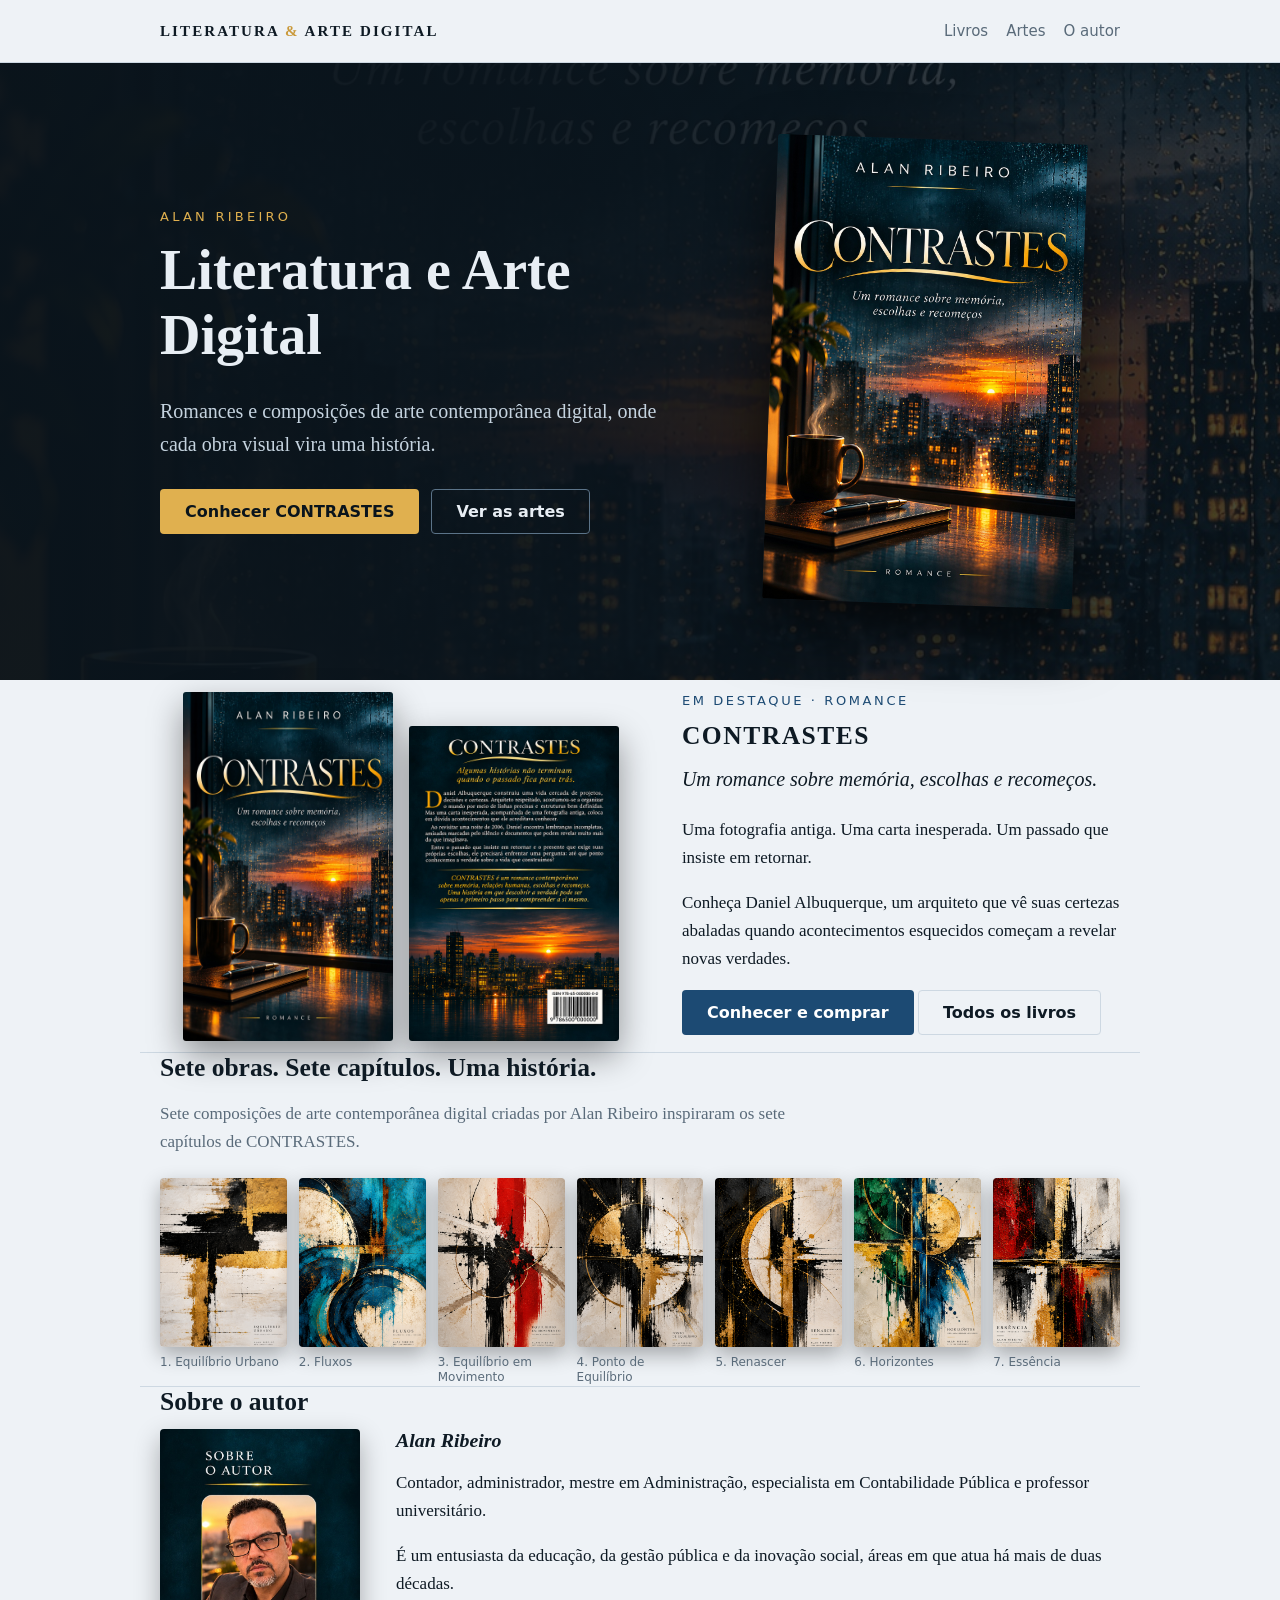
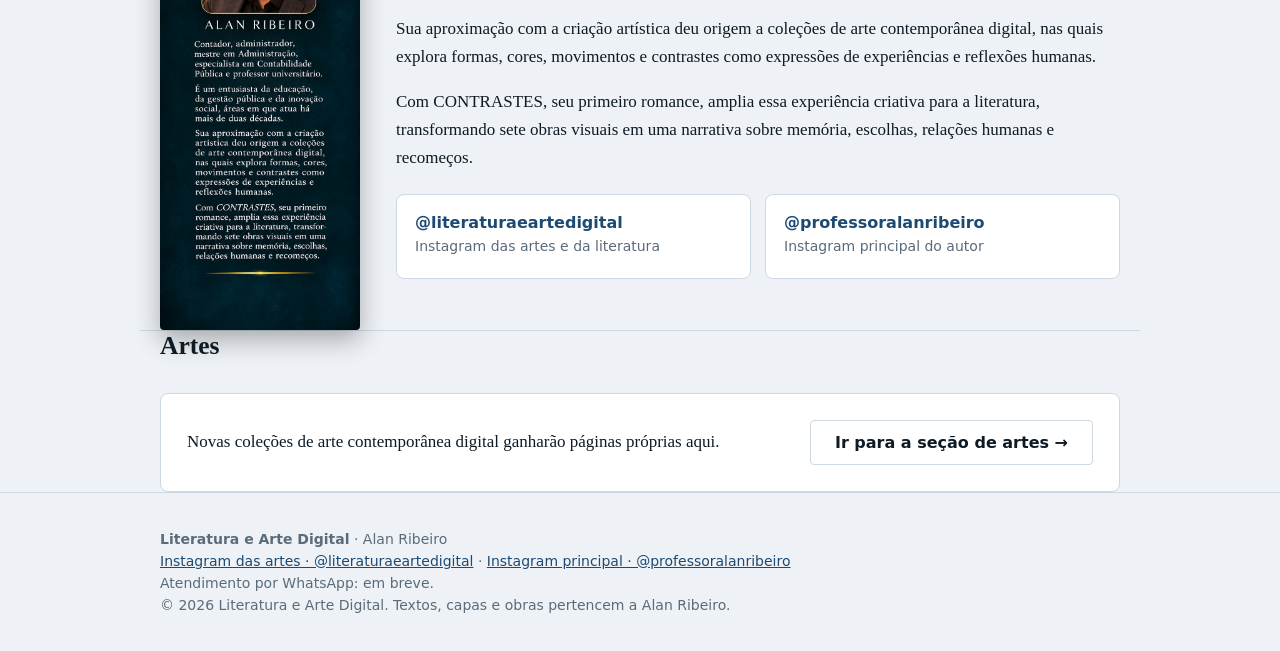
==== index.html @ 77c9224c "Adicionando arquivos e pastas do site." ====
<!DOCTYPE html>
<html lang="pt-BR">
<head>
<meta charset="utf-8">
<meta name="viewport" content="width=device-width, initial-scale=1, viewport-fit=cover">
<title>Literatura e Arte Digital — Alan Ribeiro</title>
<meta name="description" content="Livros e arte contemporânea digital de Alan Ribeiro. Conheça CONTRASTES, seu primeiro romance.">
<meta property="og:title" content="Literatura e Arte Digital — Alan Ribeiro">
<meta property="og:description" content="Livros e arte contemporânea digital de Alan Ribeiro. Conheça CONTRASTES, seu primeiro romance.">
<meta property="og:image" content="https://literaturaeartedigital.com.br/images/capa.jpeg">
<meta property="og:url" content="https://literaturaeartedigital.com.br/">
<link rel="canonical" href="https://literaturaeartedigital.com.br/">
<link rel="stylesheet" href="assets/site.css">
<style>
.hero2{background:linear-gradient(100deg,rgba(10,20,28,.97) 38%,rgba(10,20,28,.72)),url(images/capa.jpeg) center/cover,#0a141c;color:#e8eef4;padding:76px 0}
.hero2 .in{display:grid;grid-template-columns:1.15fr .85fr;gap:44px;align-items:center}
.hero2 .eyebrow{font:13px system-ui,sans-serif;letter-spacing:.25em;text-transform:uppercase;color:#e0b04f;margin:0 0 14px}
.hero2 h1{font-size:clamp(34px,5.5vw,56px);max-width:620px}
.hero2 .lead{font-size:20px;max-width:560px;color:#c5d3df}
.hero2 .capa{display:block;width:100%;max-width:310px;margin:auto;border-radius:3px;box-shadow:0 26px 60px rgba(0,0,0,.65);transform:rotate(2deg)}
.dest{display:grid;grid-template-columns:minmax(0,1.1fr) minmax(0,1fr);gap:40px;align-items:center}
.dest .duo{display:flex;gap:16px;justify-content:center}
.dest .duo img{width:46%;max-width:210px;border-radius:3px;box-shadow:0 14px 34px rgba(0,0,0,.4)}
.dest .duo img+img{margin-top:34px}
.tag{font:13px system-ui,sans-serif;letter-spacing:.2em;text-transform:uppercase;color:var(--ac)}
.obras7{display:grid;grid-template-columns:repeat(7,1fr);gap:12px;margin-top:22px}
.obras7 a{display:block;text-decoration:none;color:inherit}
.obras7 img{display:block;width:100%;aspect-ratio:3/4;object-fit:cover;border-radius:4px;box-shadow:0 8px 20px rgba(0,0,0,.3);transition:transform .15s}
.obras7 a:hover img{transform:translateY(-4px)}
.obras7 span{display:block;margin-top:8px;font:12px/1.3 system-ui,sans-serif;color:var(--mut)}
.band{display:flex;gap:20px;align-items:center;justify-content:space-between;flex-wrap:wrap;background:var(--card);border:1px solid var(--line);border-radius:8px;padding:26px}
.band p{margin:0;max-width:560px}
@media(max-width:900px){.obras7{display:flex;overflow-x:auto;scroll-snap-type:x mandatory;padding-bottom:10px}.obras7 a{flex:0 0 140px;scroll-snap-align:start}}
@media(max-width:700px){.hero2{padding:52px 0}.hero2 .in,.dest{grid-template-columns:1fr}.hero2 .capa{max-width:230px;order:-1}.hero2 .acts{margin-top:22px}}
</style>
</head>
<body>
<header class="top"><div class="w bar"><a class="brand" href="./">LITERATURA <i>&amp;</i> ARTE DIGITAL</a><nav><a href="livros/">Livros</a><a href="artes/">Artes</a><a href="#sobre">O autor</a></nav></div></header>

<div class="hero2"><div class="w in">
<div>
<p class="eyebrow">Alan Ribeiro</p>
<h1>Literatura e Arte Digital</h1>
<p class="lead">Romances e composições de arte contemporânea digital, onde cada obra visual vira uma história.</p>
<div class="acts"><a class="btn gold" href="livros/contrastes/">Conhecer CONTRASTES</a><a class="btn ghost" href="artes/">Ver as artes</a></div>
</div>
<img class="capa" src="images/capa.jpeg" alt="Capa do livro CONTRASTES, de Alan Ribeiro">
</div></div>

<main>
<section class="w" id="destaque" style="border-top:0">
<div class="dest">
<div class="duo">
<img src="images/capa.jpeg" alt="Capa do livro CONTRASTES" loading="lazy">
<img src="images/quartacapa.jpeg" alt="Quarta capa do livro CONTRASTES" loading="lazy">
</div>
<div>
<p class="tag">Em destaque · Romance</p>
<h2 style="letter-spacing:.06em">CONTRASTES</h2>
<p style="font-size:20px;font-style:italic;margin-top:0">Um romance sobre memória, escolhas e recomeços.</p>
<p>Uma fotografia antiga. Uma carta inesperada. Um passado que insiste em retornar.</p>
<p>Conheça Daniel Albuquerque, um arquiteto que vê suas certezas abaladas quando acontecimentos esquecidos começam a revelar novas verdades.</p>
<p><a class="btn" href="livros/contrastes/">Conhecer e comprar</a> <a class="btn o" href="livros/">Todos os livros</a></p>
</div>
</div>
</section>

<section class="w" id="obras">
<h2>Sete obras. Sete capítulos. Uma história.</h2>
<p style="max-width:680px;color:var(--mut)">Sete composições de arte contemporânea digital criadas por Alan Ribeiro inspiraram os sete capítulos de CONTRASTES.</p>
<div class="obras7">
<a href="livros/contrastes/#obras"><img src="images/01_Equilibrio_Urbano.jpg" alt="Obra 1: Equilíbrio Urbano" loading="lazy"><span>1. Equilíbrio Urbano</span></a>
<a href="livros/contrastes/#obras"><img src="images/02_Fluxos.jpg" alt="Obra 2: Fluxos" loading="lazy"><span>2. Fluxos</span></a>
<a href="livros/contrastes/#obras"><img src="images/03_Equilibrio_em_Movimento.jpg" alt="Obra 3: Equilíbrio em Movimento" loading="lazy"><span>3. Equilíbrio em Movimento</span></a>
<a href="livros/contrastes/#obras"><img src="images/04_Ponto_de_Equilibrio.jpg" alt="Obra 4: Ponto de Equilíbrio" loading="lazy"><span>4. Ponto de Equilíbrio</span></a>
<a href="livros/contrastes/#obras"><img src="images/05_Renascer.jpg" alt="Obra 5: Renascer" loading="lazy"><span>5. Renascer</span></a>
<a href="livros/contrastes/#obras"><img src="images/06_Horizontes.jpg" alt="Obra 6: Horizontes" loading="lazy"><span>6. Horizontes</span></a>
<a href="livros/contrastes/#obras"><img src="images/07_Essencia.jpg" alt="Obra 7: Essência" loading="lazy"><span>7. Essência</span></a>
</div>
</section>

<section class="w" id="sobre"><h2>Sobre o autor</h2>
<div class="autor">
<img src="images/sobreoautor.jpeg" alt="Alan Ribeiro, autor de CONTRASTES" loading="lazy">
<div>
<h3 style="font-style:italic">Alan Ribeiro</h3>
<p>Contador, administrador, mestre em Administração, especialista em Contabilidade Pública e professor universitário.</p>
<p>É um entusiasta da educação, da gestão pública e da inovação social, áreas em que atua há mais de duas décadas.</p>
<p>Sua aproximação com a criação artística deu origem a coleções de arte contemporânea digital, nas quais explora formas, cores, movimentos e contrastes como expressões de experiências e reflexões humanas.</p>
<p>Com CONTRASTES, seu primeiro romance, amplia essa experiência criativa para a literatura, transformando sete obras visuais em uma narrativa sobre memória, escolhas, relações humanas e recomeços.</p>
<div class="cards">
<a class="card" href="https://www.instagram.com/literaturaeartedigital/" target="_blank" rel="noopener"><b>@literaturaeartedigital</b><span>Instagram das artes e da literatura</span></a>
<a class="card" href="https://www.instagram.com/professoralanribeiro/" target="_blank" rel="noopener"><b>@professoralanribeiro</b><span>Instagram principal do autor</span></a>
</div></div></div></section>

<section class="w"><h2>Artes</h2>
<div class="lista" id="artesHome"></div>
<div class="band" style="margin-top:20px"><p>Novas coleções de arte contemporânea digital ganharão páginas próprias aqui.</p><a class="btn o" href="artes/">Ir para a seção de artes →</a></div></section>
</main>

<footer><div class="w">
<p><b>Literatura e Arte Digital</b> · Alan Ribeiro</p>
<p><a href="https://www.instagram.com/literaturaeartedigital/" target="_blank" rel="noopener">Instagram das artes · @literaturaeartedigital</a> · <a href="https://www.instagram.com/professoralanribeiro/" target="_blank" rel="noopener">Instagram principal · @professoralanribeiro</a></p>
<p>Atendimento por WhatsApp: em breve.</p>
<p>© 2026 Literatura e Arte Digital. Textos, capas e obras pertencem a Alan Ribeiro.</p>
</div></footer>
<script src="assets/catalogo.js"></script>
<script src="assets/site.js"></script>
<script>if(ARTES.length)lista("artesHome",ARTES.slice(0,3),"","");</script>
</body>
</html>
---- assets/site.css ----
:root{box-sizing:border-box;--bg:#eef2f6;--fg:#0e1a24;--mut:#5a6b7a;--card:#fff;--line:#cdd8e2;--ac:#1c4a73;--gold:#c9993a;--navy:#0a141c}
@media (prefers-color-scheme:dark){:root{color-scheme:dark;--bg:#0a141c;--fg:#e8eef4;--mut:#93a5b5;--card:#10202c;--line:#223646;--ac:#4a8fc7;--gold:#e0b04f}}
*{box-sizing:border-box}
html{scroll-behavior:smooth;scroll-padding-top:70px}
body{margin:0;background:var(--bg);color:var(--fg);font:17px/1.65 Georgia,"Times New Roman",serif;padding-bottom:env(safe-area-inset-bottom,0px)}
h1,h2,h3{line-height:1.15;margin:0 0 .5em}
a{color:var(--ac)}
img{max-width:100%;height:auto}
.w{max-width:1000px;margin:0 auto;padding:0 20px}
.top{position:sticky;top:0;z-index:5;background:var(--bg);border-bottom:1px solid var(--line);padding-top:env(safe-area-inset-top,0px)}
.bar{display:flex;justify-content:space-between;align-items:center;min-height:62px;gap:12px;flex-wrap:wrap}
.brand{font-weight:700;letter-spacing:.14em;text-decoration:none;color:var(--fg);font-size:15px}
.brand i{color:var(--gold);font-style:normal}
nav a{margin-left:18px;text-decoration:none;color:var(--mut);font:15px system-ui,sans-serif}
nav a:hover{color:var(--fg)}
.hero{background:linear-gradient(160deg,#0a141c 30%,#14324d);color:#e8eef4;padding:88px 0 72px}
.hero .eyebrow{font:13px system-ui,sans-serif;letter-spacing:.25em;text-transform:uppercase;color:#e0b04f;margin:0 0 14px}
.hero h1{font-size:clamp(34px,6vw,58px);max-width:760px}
.hero .lead{font-size:20px;max-width:640px;color:#c5d3df}
.acts{display:flex;gap:12px;flex-wrap:wrap;margin-top:28px}
.btn{display:inline-block;background:var(--ac);color:#fff;padding:12px 24px;border-radius:4px;font:600 16px system-ui,sans-serif;text-decoration:none;border:1px solid transparent}
.btn.gold{background:#e0b04f;color:#0a141c}
.btn.ghost{background:none;color:#e8eef4;border-color:#5b7388}
.btn.o{background:none;color:var(--fg);border-color:var(--line)}
section{padding:54px 0;border-top:1px solid var(--line)}
.hero+main section:first-child{border-top:0}
.lista{display:grid;grid-template-columns:repeat(auto-fit,minmax(310px,1fr));gap:20px}
.item{display:grid;grid-template-columns:130px 1fr;gap:20px;background:var(--card);border:1px solid var(--line);border-radius:8px;padding:16px;text-decoration:none;color:inherit;transition:transform .15s,box-shadow .15s}
.item:hover{transform:translateY(-3px);box-shadow:0 12px 28px rgba(0,0,0,.18)}
.item img{width:100%;border-radius:3px;box-shadow:0 6px 16px rgba(0,0,0,.3)}
.item h3{margin:0 0 4px;letter-spacing:.06em}
.item .sub{font-style:italic;color:var(--mut);margin:0 0 8px}
.item p{margin:0 0 8px;font-size:16px}
.more{font:600 15px system-ui,sans-serif;color:var(--ac)}
.vazio{padding:28px;border:1px dashed var(--line);border-radius:8px;color:var(--mut);margin:0}
.autor{display:grid;grid-template-columns:200px 1fr;gap:36px;align-items:start}
.autor img{border-radius:4px;box-shadow:0 10px 26px rgba(0,0,0,.3)}
.cards{display:grid;grid-template-columns:repeat(auto-fit,minmax(260px,1fr));gap:14px;margin-top:22px}
.card{display:block;background:var(--card);border:1px solid var(--line);border-radius:8px;padding:18px;text-decoration:none;color:inherit}
.card b{display:block;color:var(--ac);font:600 16px system-ui,sans-serif}
.card span{font:14px system-ui,sans-serif;color:var(--mut)}
.pg{padding:48px 0 12px}
.pg p{max-width:680px;color:var(--mut)}
footer{border-top:1px solid var(--line);padding:32px 0;color:var(--mut);font:14px system-ui,sans-serif}
footer p{margin:6px 0}
@media(max-width:700px){.autor{grid-template-columns:1fr}.autor img{max-width:180px}.hero{padding:60px 0 48px}.item{grid-template-columns:100px 1fr}nav a{margin-left:12px}}
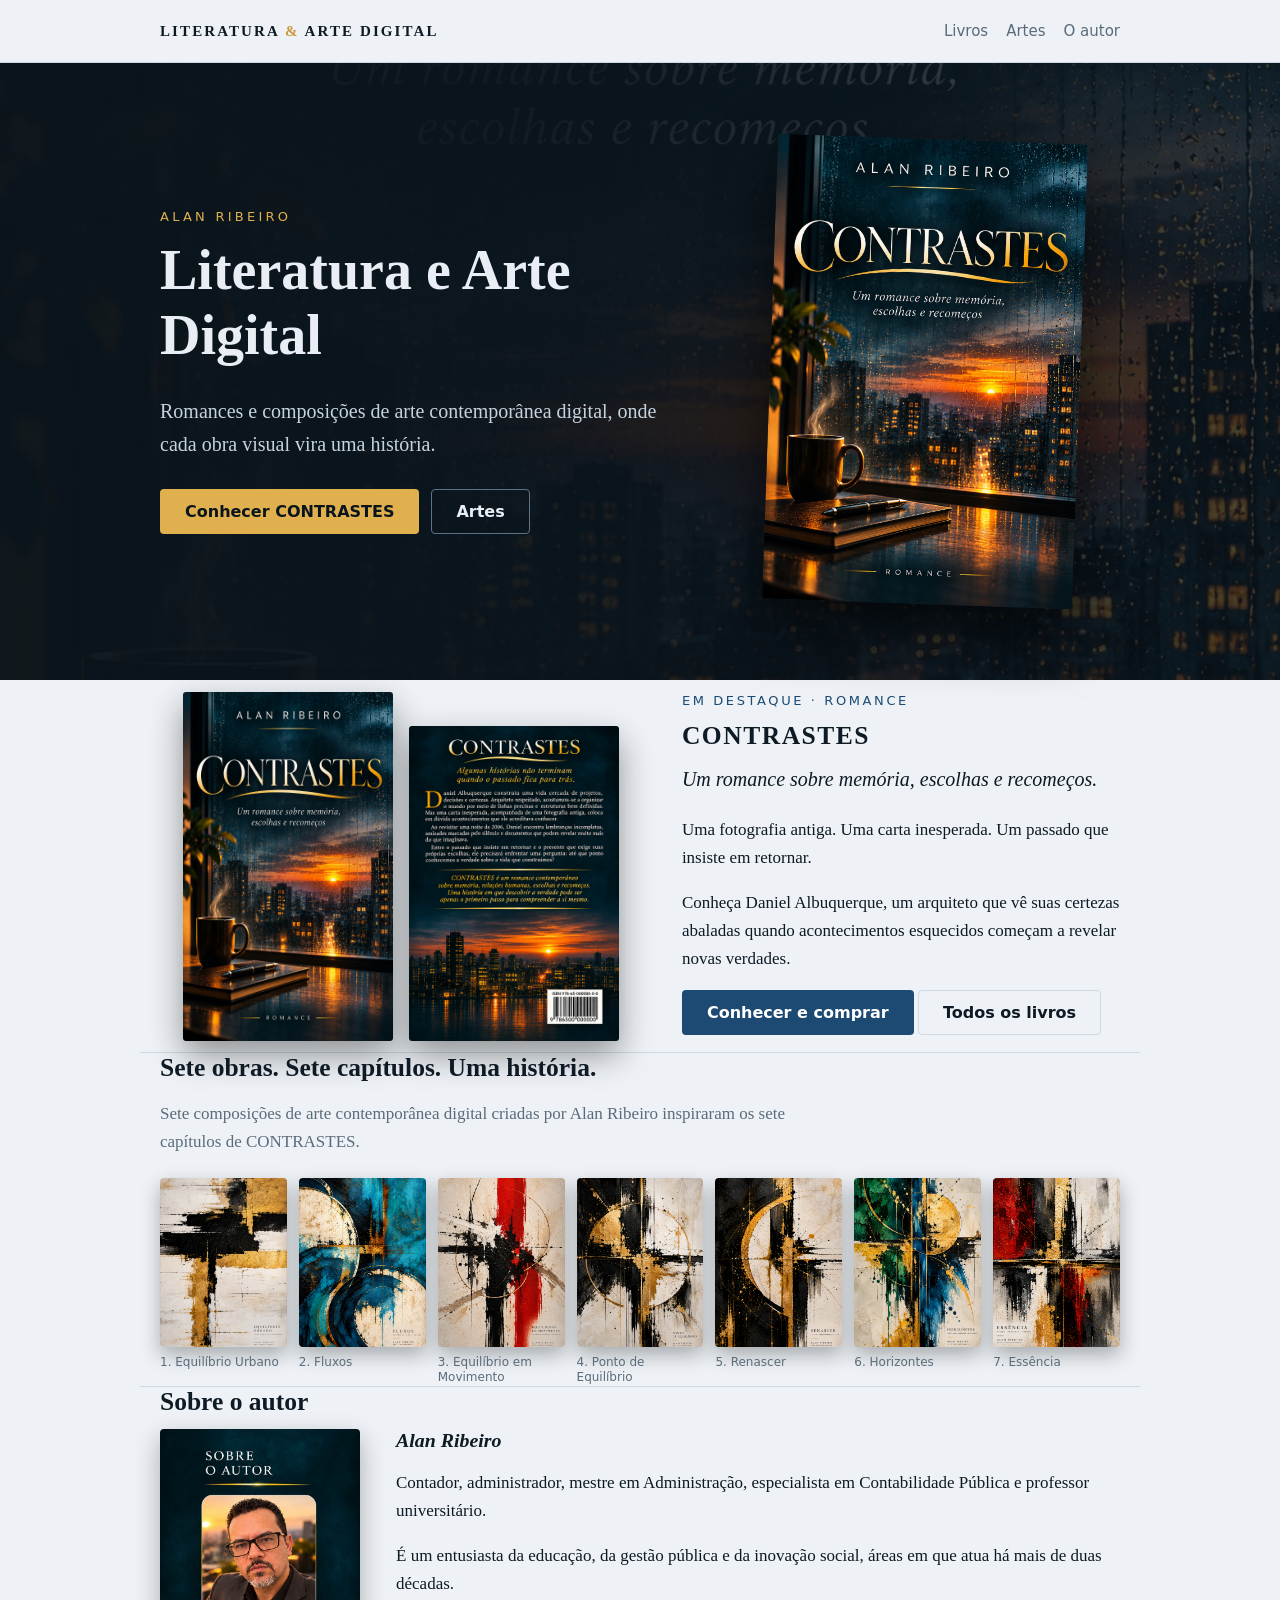
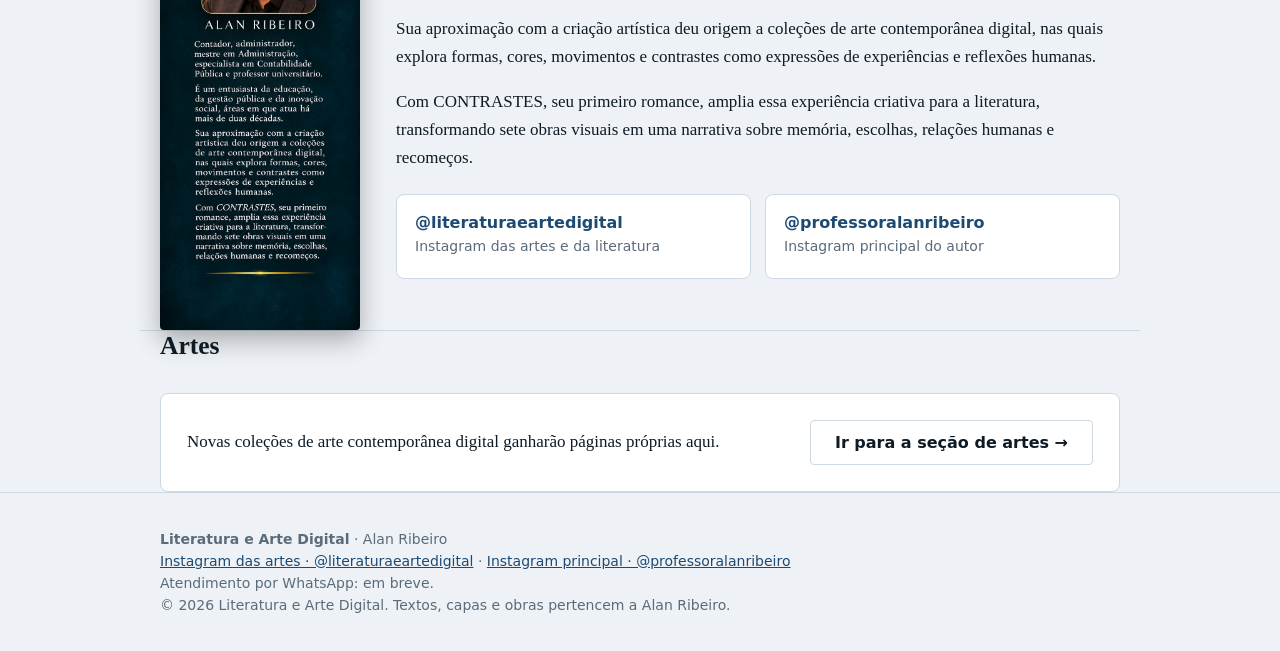
==== commit 452778f2: "Update index.html" ====
--- a/index.html
+++ b/index.html
@@ -42,7 +42,7 @@
 <p class="eyebrow">Alan Ribeiro</p>
 <h1>Literatura e Arte Digital</h1>
 <p class="lead">Romances e composições de arte contemporânea digital, onde cada obra visual vira uma história.</p>
-<div class="acts"><a class="btn gold" href="livros/contrastes/">Conhecer CONTRASTES</a><a class="btn ghost" href="artes/">Ver as artes</a></div>
+<div class="acts"><a class="btn gold" href="livros/contrastes/">Conhecer CONTRASTES</a><a class="btn ghost" href="artes/">Artes</a></div>
 </div>
 <img class="capa" src="images/capa.jpeg" alt="Capa do livro CONTRASTES, de Alan Ribeiro">
 </div></div>
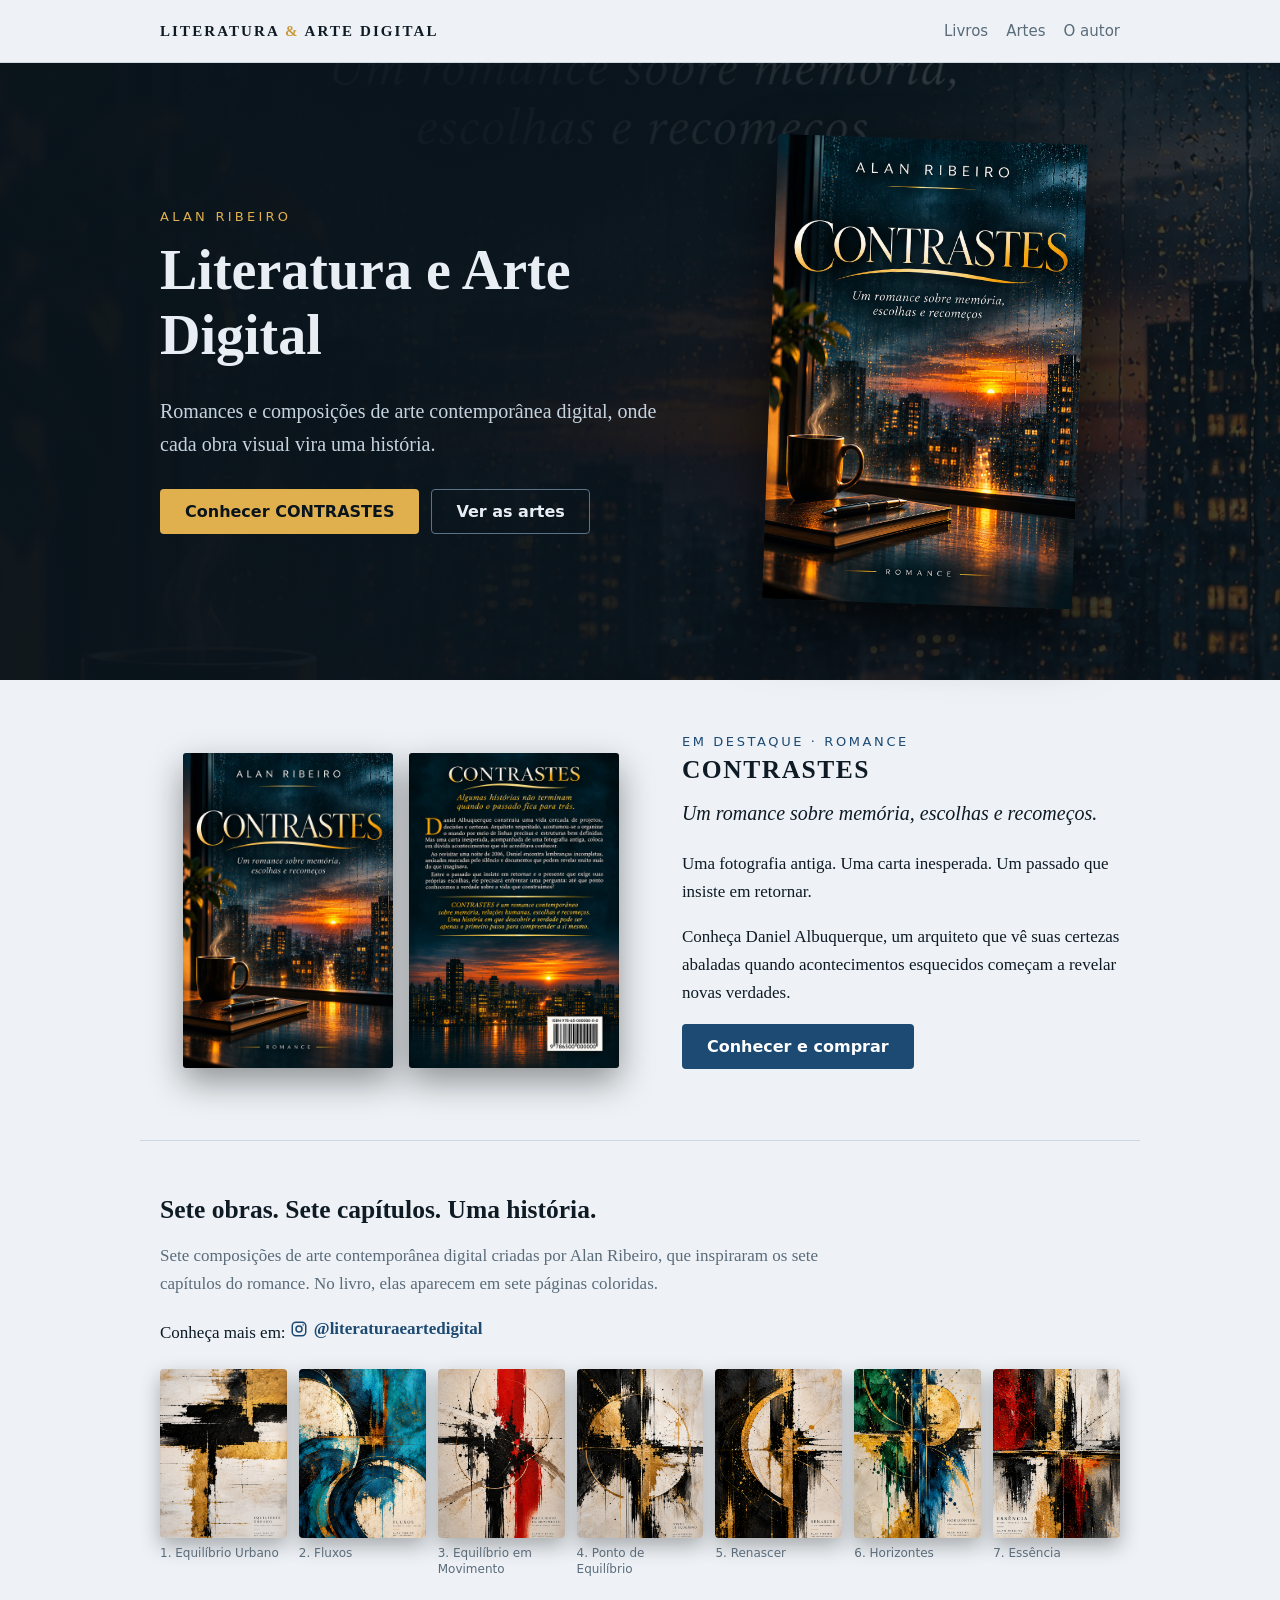
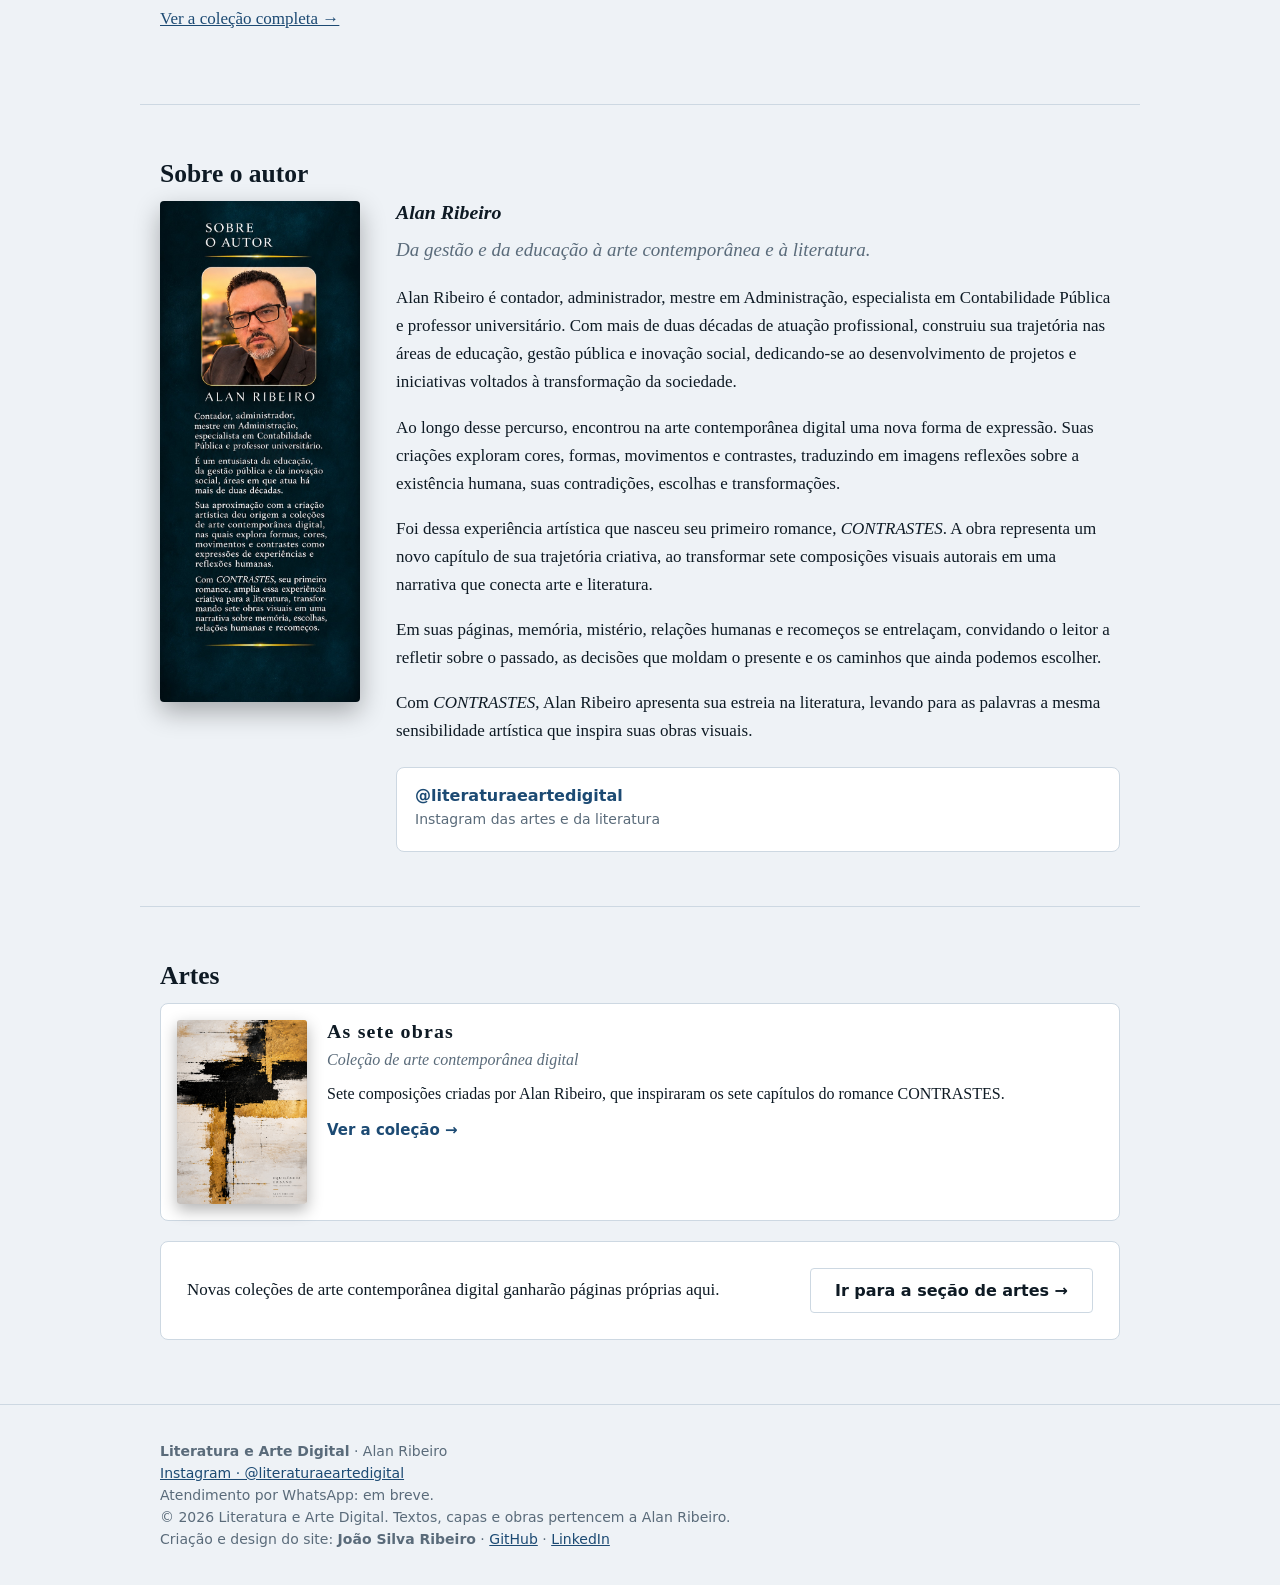
==== commit f3917252: "atualizacoes" ====
--- a/index.html
+++ b/index.html
@@ -19,9 +19,8 @@
 .hero2 .lead{font-size:20px;max-width:560px;color:#c5d3df}
 .hero2 .capa{display:block;width:100%;max-width:310px;margin:auto;border-radius:3px;box-shadow:0 26px 60px rgba(0,0,0,.65);transform:rotate(2deg)}
 .dest{display:grid;grid-template-columns:minmax(0,1.1fr) minmax(0,1fr);gap:40px;align-items:center}
-.dest .duo{display:flex;gap:16px;justify-content:center}
-.dest .duo img{width:46%;max-width:210px;border-radius:3px;box-shadow:0 14px 34px rgba(0,0,0,.4)}
-.dest .duo img+img{margin-top:34px}
+.dest .duo{display:flex;gap:16px;justify-content:center;align-items:flex-start}
+.dest .duo img{width:46%;max-width:210px;aspect-ratio:2/3;object-fit:cover;border-radius:3px;box-shadow:0 14px 34px rgba(0,0,0,.4)}
 .tag{font:13px system-ui,sans-serif;letter-spacing:.2em;text-transform:uppercase;color:var(--ac)}
 .obras7{display:grid;grid-template-columns:repeat(7,1fr);gap:12px;margin-top:22px}
 .obras7 a{display:block;text-decoration:none;color:inherit}
@@ -42,7 +41,7 @@
 <p class="eyebrow">Alan Ribeiro</p>
 <h1>Literatura e Arte Digital</h1>
 <p class="lead">Romances e composições de arte contemporânea digital, onde cada obra visual vira uma história.</p>
-<div class="acts"><a class="btn gold" href="livros/contrastes/">Conhecer CONTRASTES</a><a class="btn ghost" href="artes/">Artes</a></div>
+<div class="acts"><a class="btn gold" href="livros/contrastes/">Conhecer CONTRASTES</a><a class="btn ghost" href="artes/">Ver as artes</a></div>
 </div>
 <img class="capa" src="images/capa.jpeg" alt="Capa do livro CONTRASTES, de Alan Ribeiro">
 </div></div>
@@ -52,7 +51,7 @@
 <div class="dest">
 <div class="duo">
 <img src="images/capa.jpeg" alt="Capa do livro CONTRASTES" loading="lazy">
-<img src="images/quartacapa.jpeg" alt="Quarta capa do livro CONTRASTES" loading="lazy">
+<img src="images/quartacapa.jpeg" alt="Contracapa do livro CONTRASTES" loading="lazy">
 </div>
 <div>
 <p class="tag">Em destaque · Romance</p>
@@ -60,14 +59,15 @@
 <p style="font-size:20px;font-style:italic;margin-top:0">Um romance sobre memória, escolhas e recomeços.</p>
 <p>Uma fotografia antiga. Uma carta inesperada. Um passado que insiste em retornar.</p>
 <p>Conheça Daniel Albuquerque, um arquiteto que vê suas certezas abaladas quando acontecimentos esquecidos começam a revelar novas verdades.</p>
-<p><a class="btn" href="livros/contrastes/">Conhecer e comprar</a> <a class="btn o" href="livros/">Todos os livros</a></p>
+<p><a class="btn" href="livros/contrastes/">Conhecer e comprar</a></p>
 </div>
 </div>
 </section>
 
 <section class="w" id="obras">
 <h2>Sete obras. Sete capítulos. Uma história.</h2>
-<p style="max-width:680px;color:var(--mut)">Sete composições de arte contemporânea digital criadas por Alan Ribeiro inspiraram os sete capítulos de CONTRASTES.</p>
+<p style="max-width:680px;color:var(--mut)">Sete composições de arte contemporânea digital criadas por Alan Ribeiro, que inspiraram os sete capítulos do romance. No livro, elas aparecem em sete páginas coloridas.</p>
+<p>Conheça mais em: <a class="igl" href="https://www.instagram.com/literaturaeartedigital/" target="_blank" rel="noopener"><svg width="18" height="18" viewBox="0 0 24 24" fill="none" stroke="currentColor" stroke-width="2" stroke-linecap="round" stroke-linejoin="round" aria-hidden="true"><rect x="3" y="3" width="18" height="18" rx="5"/><circle cx="12" cy="12" r="4"/><circle cx="17.5" cy="6.5" r="1" fill="currentColor" stroke="none"/></svg> @literaturaeartedigital</a></p>
 <div class="obras7">
 <a href="livros/contrastes/#obras"><img src="images/01_Equilibrio_Urbano.jpg" alt="Obra 1: Equilíbrio Urbano" loading="lazy"><span>1. Equilíbrio Urbano</span></a>
 <a href="livros/contrastes/#obras"><img src="images/02_Fluxos.jpg" alt="Obra 2: Fluxos" loading="lazy"><span>2. Fluxos</span></a>
@@ -77,6 +77,7 @@
 <a href="livros/contrastes/#obras"><img src="images/06_Horizontes.jpg" alt="Obra 6: Horizontes" loading="lazy"><span>6. Horizontes</span></a>
 <a href="livros/contrastes/#obras"><img src="images/07_Essencia.jpg" alt="Obra 7: Essência" loading="lazy"><span>7. Essência</span></a>
 </div>
+<p style="margin-top:28px"><a href="artes/sete-obras/">Ver a coleção completa →</a></p>
 </section>
 
 <section class="w" id="sobre"><h2>Sobre o autor</h2>
@@ -84,13 +85,14 @@
 <img src="images/sobreoautor.jpeg" alt="Alan Ribeiro, autor de CONTRASTES" loading="lazy">
 <div>
 <h3 style="font-style:italic">Alan Ribeiro</h3>
-<p>Contador, administrador, mestre em Administração, especialista em Contabilidade Pública e professor universitário.</p>
-<p>É um entusiasta da educação, da gestão pública e da inovação social, áreas em que atua há mais de duas décadas.</p>
-<p>Sua aproximação com a criação artística deu origem a coleções de arte contemporânea digital, nas quais explora formas, cores, movimentos e contrastes como expressões de experiências e reflexões humanas.</p>
-<p>Com CONTRASTES, seu primeiro romance, amplia essa experiência criativa para a literatura, transformando sete obras visuais em uma narrativa sobre memória, escolhas, relações humanas e recomeços.</p>
+<p class="tagl">Da gestão e da educação à arte contemporânea e à literatura.</p>
+<p>Alan Ribeiro é contador, administrador, mestre em Administração, especialista em Contabilidade Pública e professor universitário. Com mais de duas décadas de atuação profissional, construiu sua trajetória nas áreas de educação, gestão pública e inovação social, dedicando-se ao desenvolvimento de projetos e iniciativas voltados à transformação da sociedade.</p>
+<p>Ao longo desse percurso, encontrou na arte contemporânea digital uma nova forma de expressão. Suas criações exploram cores, formas, movimentos e contrastes, traduzindo em imagens reflexões sobre a existência humana, suas contradições, escolhas e transformações.</p>
+<p>Foi dessa experiência artística que nasceu seu primeiro romance, <em>CONTRASTES</em>. A obra representa um novo capítulo de sua trajetória criativa, ao transformar sete composições visuais autorais em uma narrativa que conecta arte e literatura.</p>
+<p>Em suas páginas, memória, mistério, relações humanas e recomeços se entrelaçam, convidando o leitor a refletir sobre o passado, as decisões que moldam o presente e os caminhos que ainda podemos escolher.</p>
+<p>Com <em>CONTRASTES</em>, Alan Ribeiro apresenta sua estreia na literatura, levando para as palavras a mesma sensibilidade artística que inspira suas obras visuais.</p>
 <div class="cards">
 <a class="card" href="https://www.instagram.com/literaturaeartedigital/" target="_blank" rel="noopener"><b>@literaturaeartedigital</b><span>Instagram das artes e da literatura</span></a>
-<a class="card" href="https://www.instagram.com/professoralanribeiro/" target="_blank" rel="noopener"><b>@professoralanribeiro</b><span>Instagram principal do autor</span></a>
 </div></div></div></section>
 
 <section class="w"><h2>Artes</h2>
@@ -100,9 +102,10 @@
 
 <footer><div class="w">
 <p><b>Literatura e Arte Digital</b> · Alan Ribeiro</p>
-<p><a href="https://www.instagram.com/literaturaeartedigital/" target="_blank" rel="noopener">Instagram das artes · @literaturaeartedigital</a> · <a href="https://www.instagram.com/professoralanribeiro/" target="_blank" rel="noopener">Instagram principal · @professoralanribeiro</a></p>
+<p><a href="https://www.instagram.com/literaturaeartedigital/" target="_blank" rel="noopener">Instagram · @literaturaeartedigital</a></p>
 <p>Atendimento por WhatsApp: em breve.</p>
 <p>© 2026 Literatura e Arte Digital. Textos, capas e obras pertencem a Alan Ribeiro.</p>
+<p>Criação e design do site: <b>João Silva Ribeiro</b> · <a href="https://github.com/joaosr8" target="_blank" rel="noopener">GitHub</a> · <a href="https://www.linkedin.com/in/joaosr8/" target="_blank" rel="noopener">LinkedIn</a></p>
 </div></footer>
 <script src="assets/catalogo.js"></script>
 <script src="assets/site.js"></script>
--- a/assets/site.css
+++ b/assets/site.css
@@ -6,7 +6,7 @@
 h1,h2,h3{line-height:1.15;margin:0 0 .5em}
 a{color:var(--ac)}
 img{max-width:100%;height:auto}
-.w{max-width:1000px;margin:0 auto;padding:0 20px}
+.w{max-width:1000px;margin:0 auto;padding-left:20px;padding-right:20px}
 .top{position:sticky;top:0;z-index:5;background:var(--bg);border-bottom:1px solid var(--line);padding-top:env(safe-area-inset-top,0px)}
 .bar{display:flex;justify-content:space-between;align-items:center;min-height:62px;gap:12px;flex-wrap:wrap}
 .brand{font-weight:700;letter-spacing:.14em;text-decoration:none;color:var(--fg);font-size:15px}
@@ -44,3 +44,17 @@
 footer{border-top:1px solid var(--line);padding:32px 0;color:var(--mut);font:14px system-ui,sans-serif}
 footer p{margin:6px 0}
 @media(max-width:700px){.autor{grid-template-columns:1fr}.autor img{max-width:180px}.hero{padding:60px 0 48px}.item{grid-template-columns:100px 1fr}nav a{margin-left:12px}}
+.igl{display:inline-flex;align-items:center;gap:6px;font-weight:700;text-decoration:none}
+.tag{font:13px system-ui,sans-serif;letter-spacing:.2em;text-transform:uppercase;color:var(--ac);margin:0 0 6px}
+.tagl{font-style:italic;color:var(--mut);font-size:19px;margin-top:0}
+main{padding-bottom:10px}
+.gal{display:grid;grid-template-columns:repeat(auto-fill,minmax(210px,1fr));gap:22px}
+.gal figure{margin:0;background:var(--card);border:1px solid var(--line);border-radius:6px;overflow:hidden}
+.gal a{display:block}
+.gal img{display:block;width:100%;aspect-ratio:3/4;object-fit:cover;transition:transform .2s}
+.gal a:hover img{transform:scale(1.03)}
+.gal figcaption{padding:10px 12px;font:14px system-ui,sans-serif;color:var(--mut)}
+.lb{position:fixed;inset:0;background:rgba(0,0,0,.9);display:flex;flex-direction:column;align-items:center;justify-content:center;z-index:50;padding:20px}
+.lb img{max-width:92vw;max-height:76vh;border-radius:3px}
+.lb p{color:#e8eef4;font:15px system-ui,sans-serif;margin:12px 0}
+.lb button{background:#10202c;color:#e8eef4;border:1px solid #36506a;padding:10px 16px;border-radius:4px;font:15px system-ui,sans-serif;cursor:pointer;margin:0 5px}
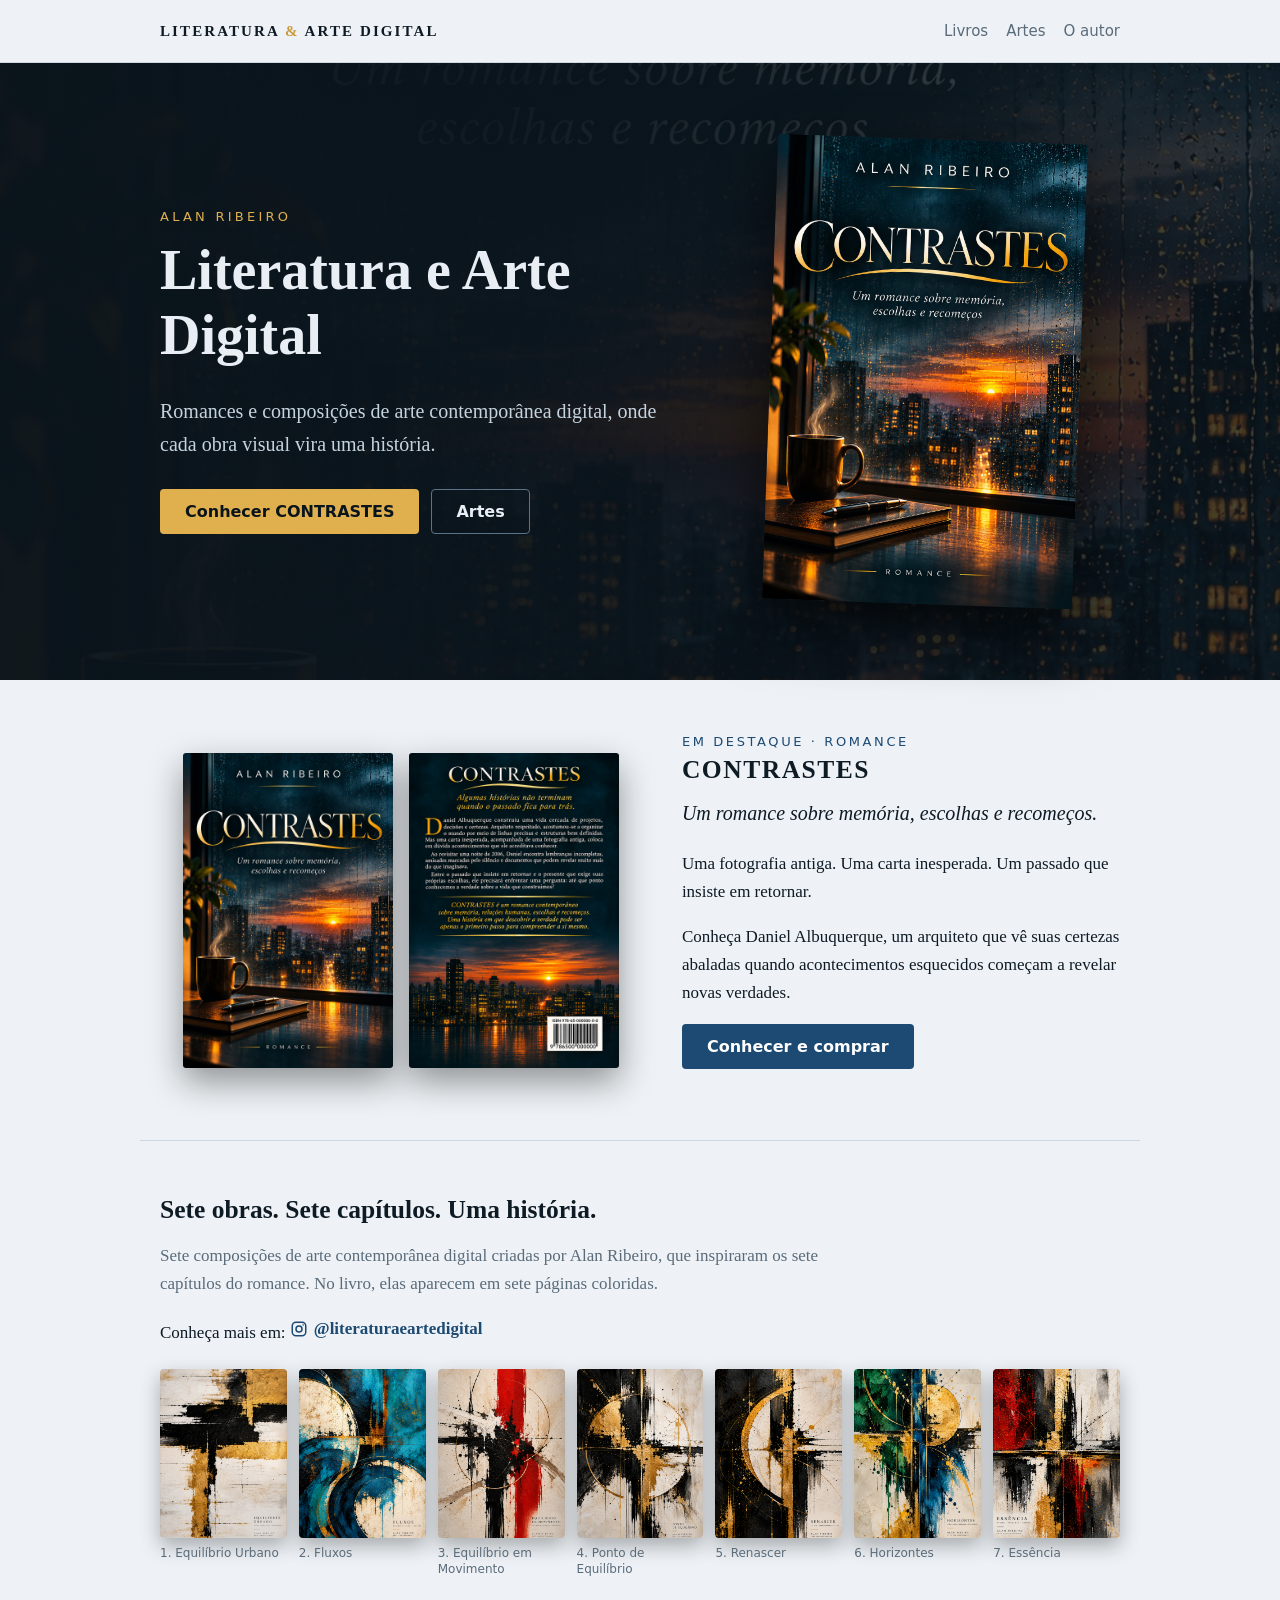
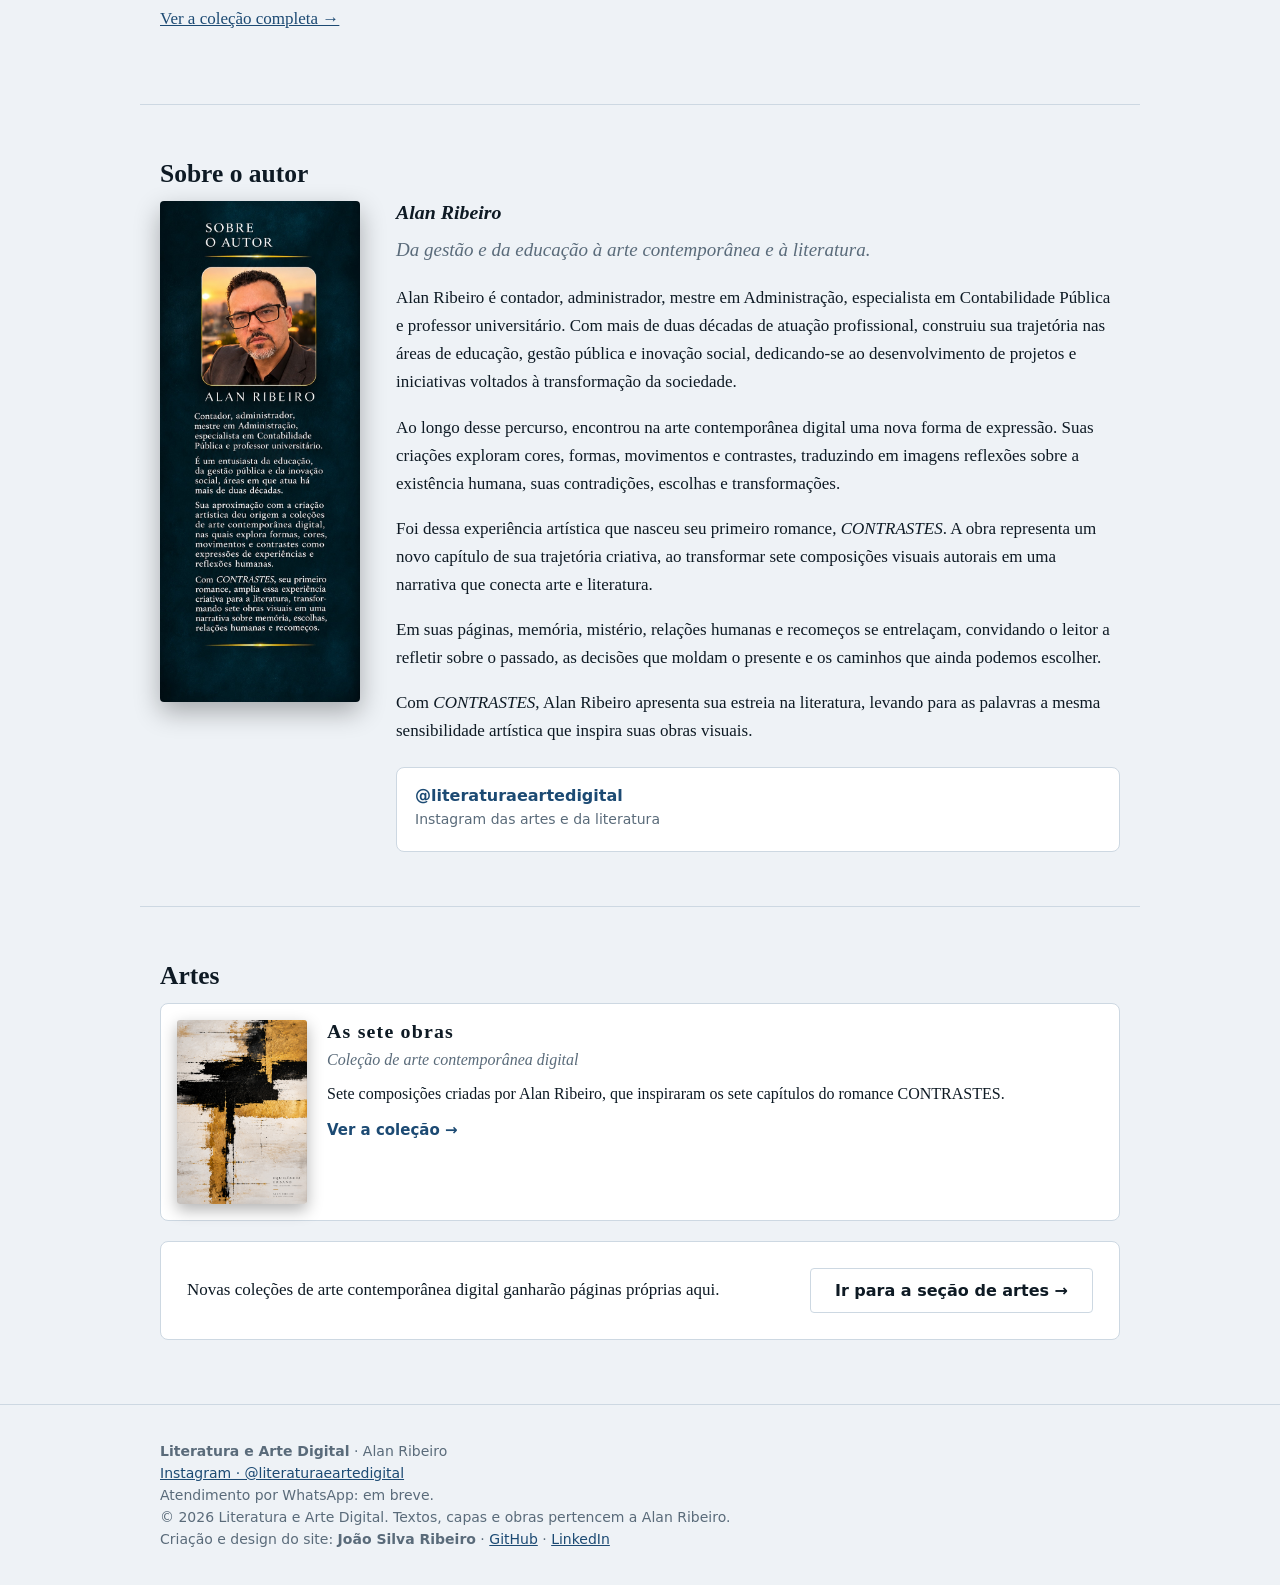
==== commit 70369981: "Merge branch 'main' of https://github.com/joaosr8/Literatura-e-Arte-Digital" ====
--- a/index.html
+++ b/index.html
@@ -41,7 +41,7 @@
 <p class="eyebrow">Alan Ribeiro</p>
 <h1>Literatura e Arte Digital</h1>
 <p class="lead">Romances e composições de arte contemporânea digital, onde cada obra visual vira uma história.</p>
-<div class="acts"><a class="btn gold" href="livros/contrastes/">Conhecer CONTRASTES</a><a class="btn ghost" href="artes/">Ver as artes</a></div>
+<div class="acts"><a class="btn gold" href="livros/contrastes/">Conhecer CONTRASTES</a><a class="btn ghost" href="artes/">Artes</a></div>
 </div>
 <img class="capa" src="images/capa.jpeg" alt="Capa do livro CONTRASTES, de Alan Ribeiro">
 </div></div>
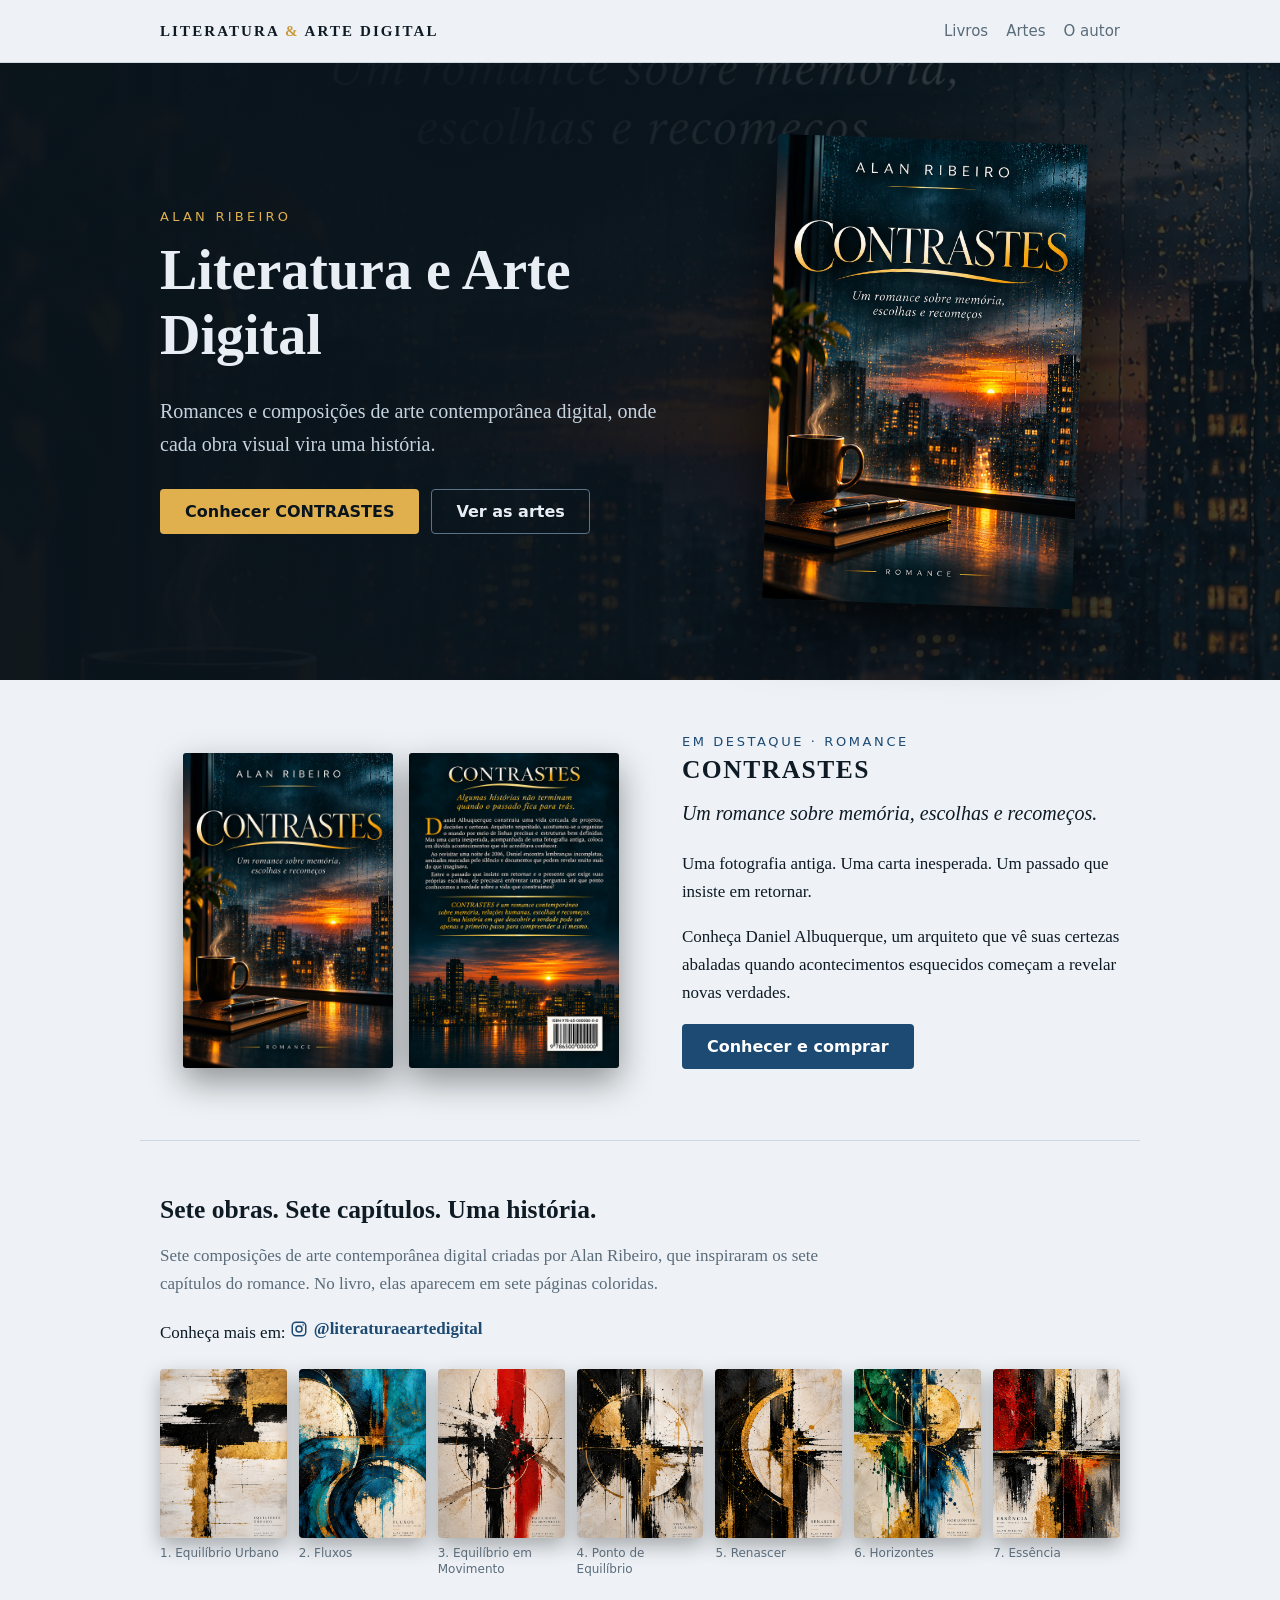
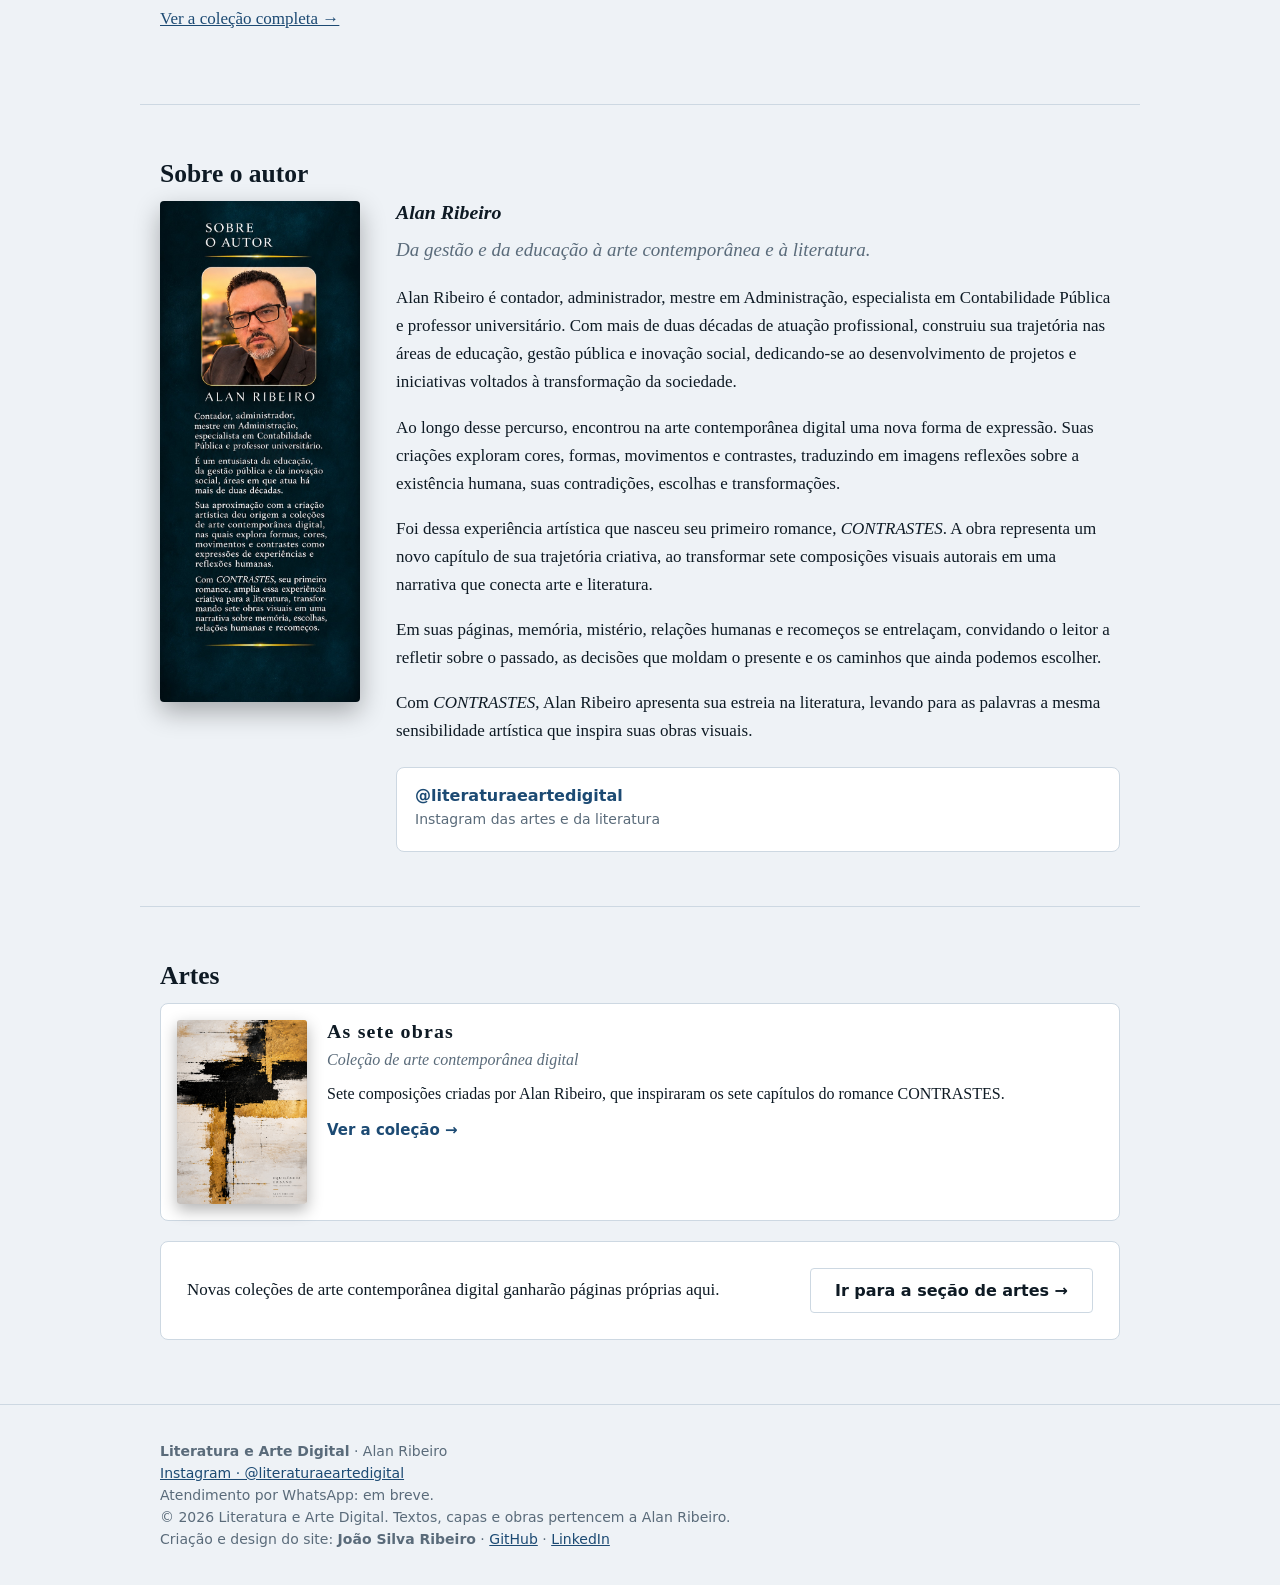
==== commit 24f248b6: "update" ====
--- a/index.html
+++ b/index.html
@@ -41,7 +41,7 @@
 <p class="eyebrow">Alan Ribeiro</p>
 <h1>Literatura e Arte Digital</h1>
 <p class="lead">Romances e composições de arte contemporânea digital, onde cada obra visual vira uma história.</p>
-<div class="acts"><a class="btn gold" href="livros/contrastes/">Conhecer CONTRASTES</a><a class="btn ghost" href="artes/">Artes</a></div>
+<div class="acts"><a class="btn gold" href="livros/contrastes/">Conhecer CONTRASTES</a><a class="btn ghost" href="artes/">Ver as artes</a></div>
 </div>
 <img class="capa" src="images/capa.jpeg" alt="Capa do livro CONTRASTES, de Alan Ribeiro">
 </div></div>
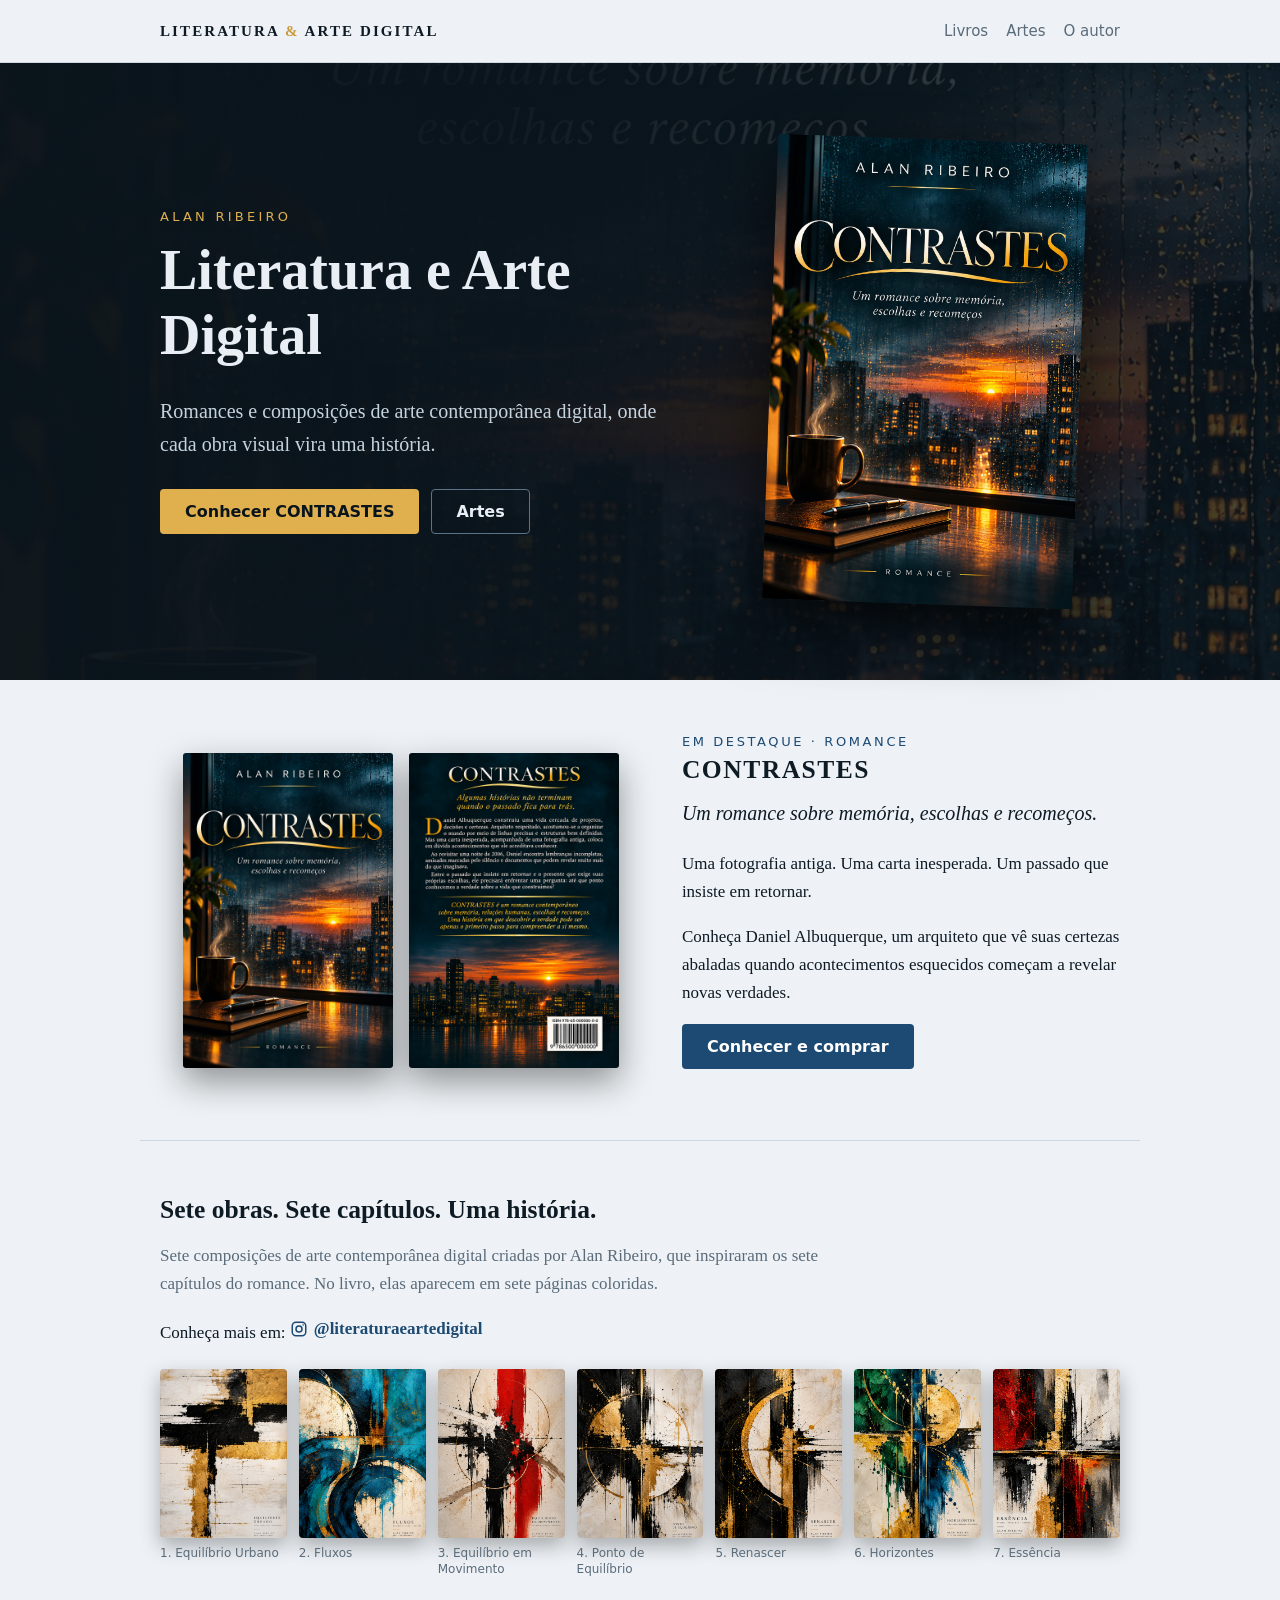
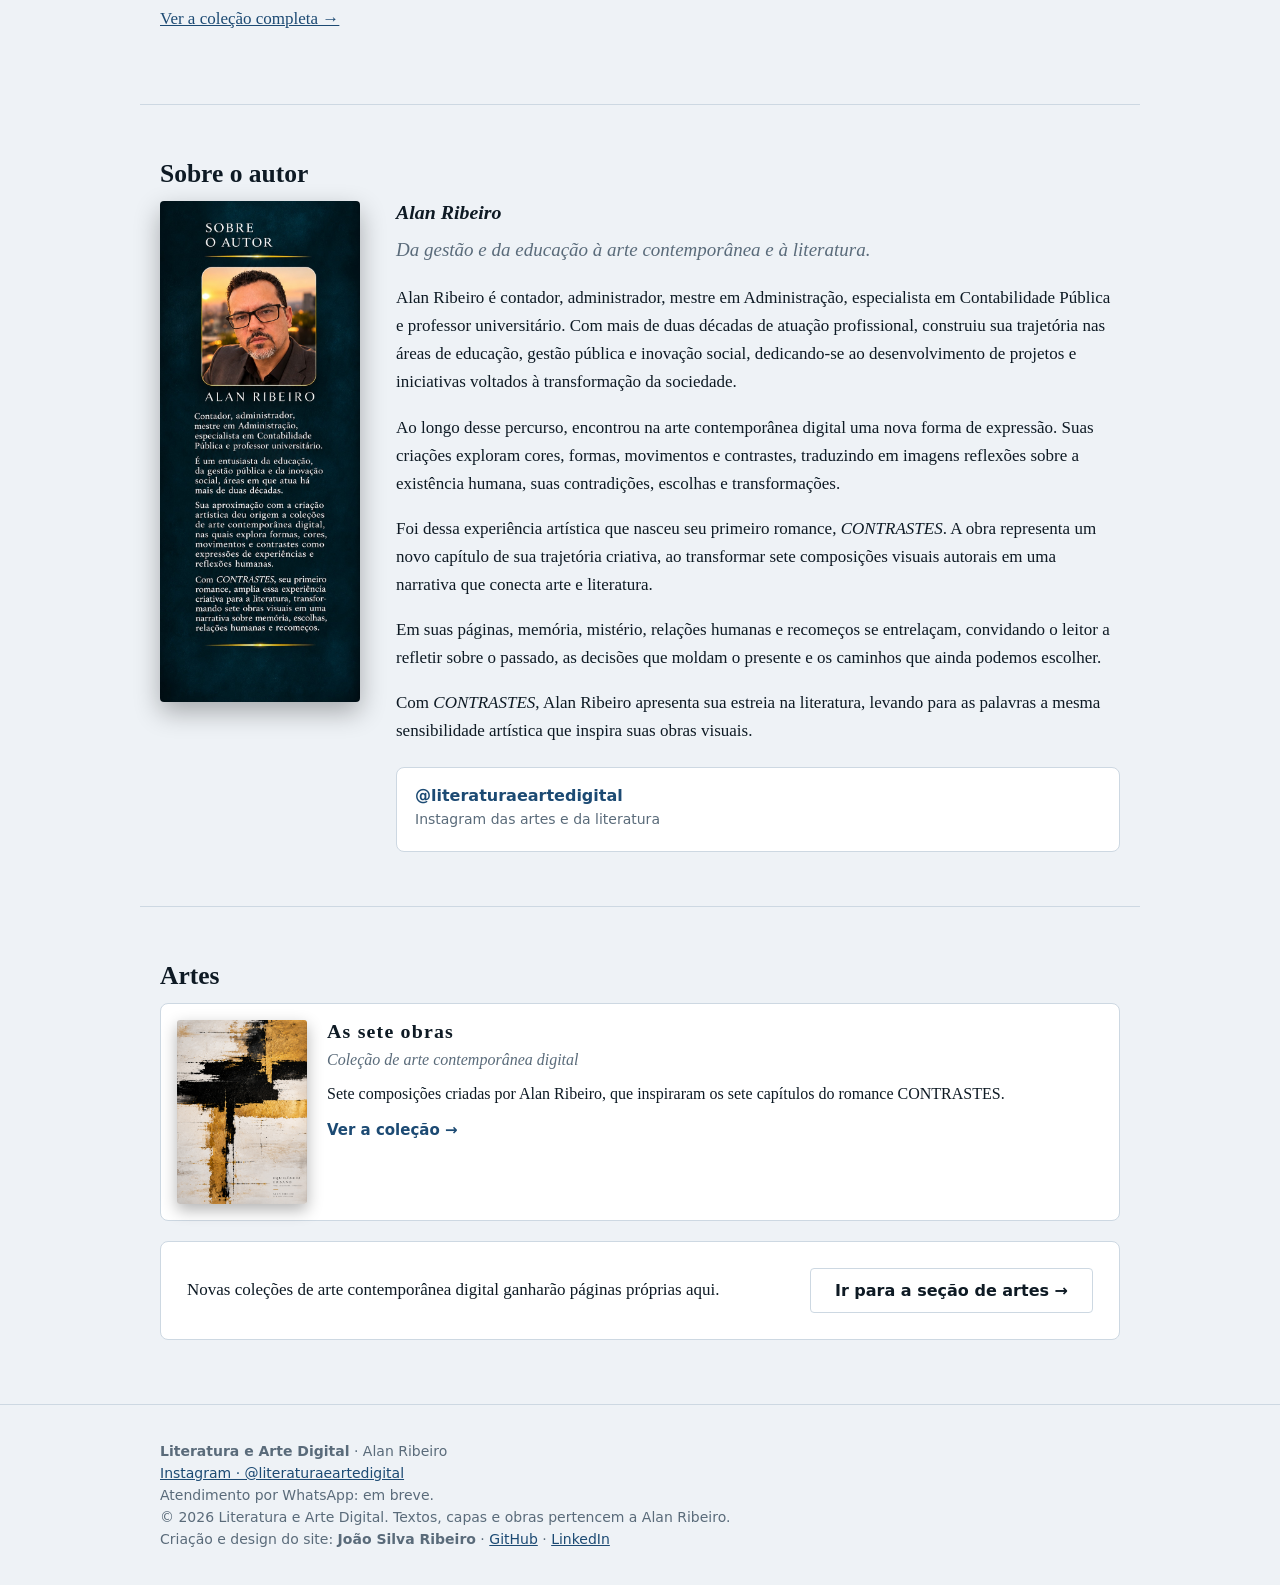
==== commit fca37552: "Update index.html" ====
--- a/index.html
+++ b/index.html
@@ -41,7 +41,7 @@
 <p class="eyebrow">Alan Ribeiro</p>
 <h1>Literatura e Arte Digital</h1>
 <p class="lead">Romances e composições de arte contemporânea digital, onde cada obra visual vira uma história.</p>
-<div class="acts"><a class="btn gold" href="livros/contrastes/">Conhecer CONTRASTES</a><a class="btn ghost" href="artes/">Ver as artes</a></div>
+<div class="acts"><a class="btn gold" href="livros/contrastes/">Conhecer CONTRASTES</a><a class="btn ghost" href="artes/">Artes</a></div>
 </div>
 <img class="capa" src="images/capa.jpeg" alt="Capa do livro CONTRASTES, de Alan Ribeiro">
 </div></div>
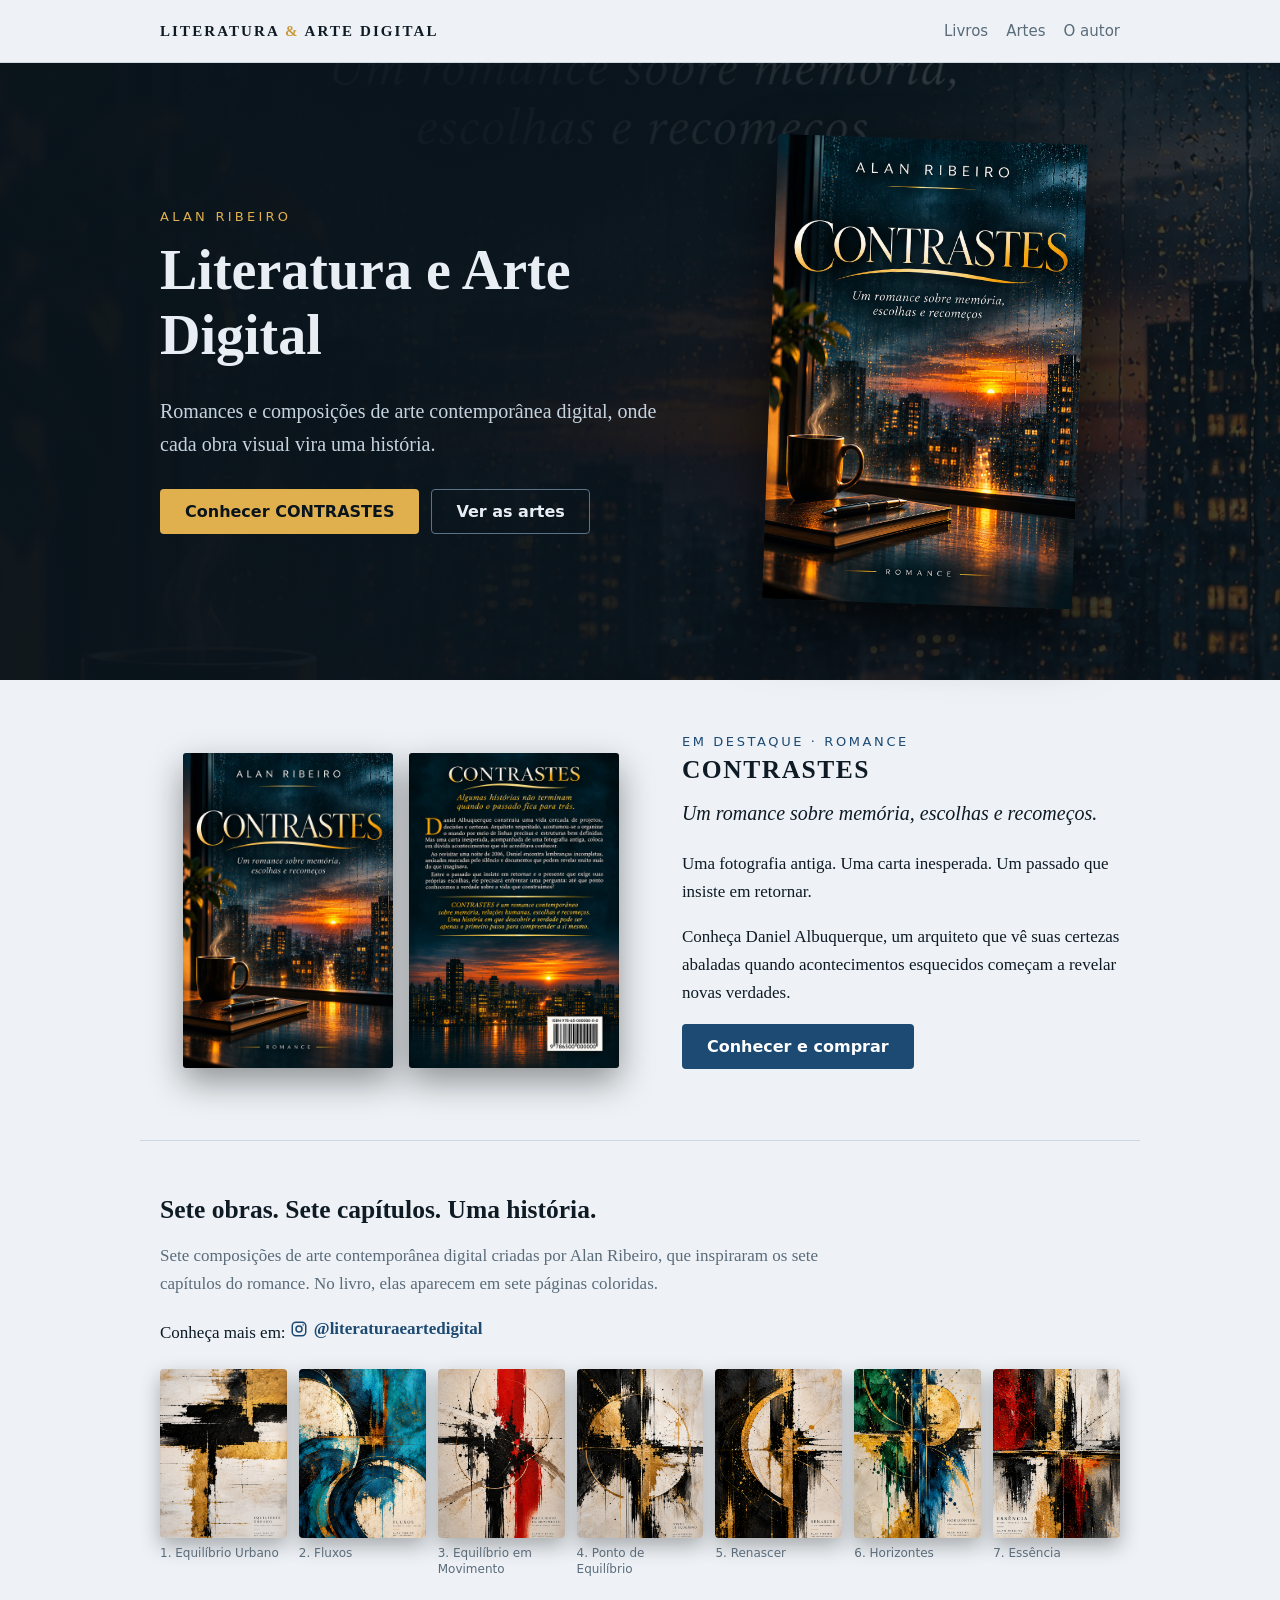
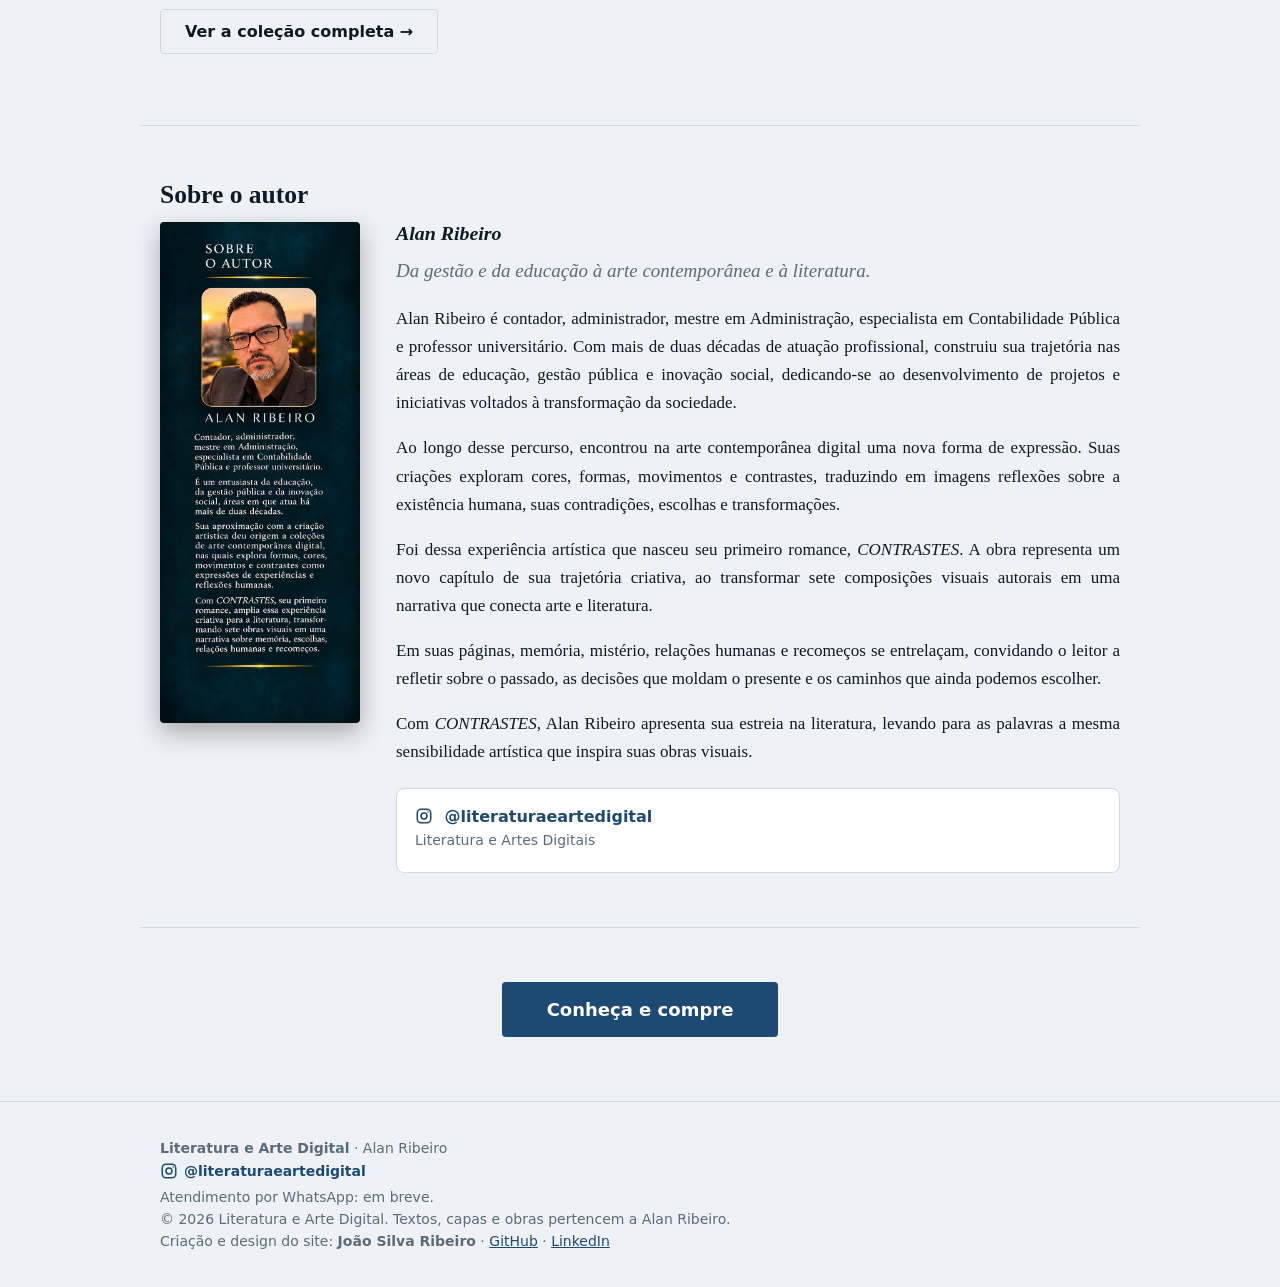
==== commit 2dfa526c: "update" ====
--- a/index.html
+++ b/index.html
@@ -23,13 +23,12 @@
 .dest .duo img{width:46%;max-width:210px;aspect-ratio:2/3;object-fit:cover;border-radius:3px;box-shadow:0 14px 34px rgba(0,0,0,.4)}
 .tag{font:13px system-ui,sans-serif;letter-spacing:.2em;text-transform:uppercase;color:var(--ac)}
 .obras7{display:grid;grid-template-columns:repeat(7,1fr);gap:12px;margin-top:22px}
-.obras7 a{display:block;text-decoration:none;color:inherit}
+.obras7 .ob{display:block}
 .obras7 img{display:block;width:100%;aspect-ratio:3/4;object-fit:cover;border-radius:4px;box-shadow:0 8px 20px rgba(0,0,0,.3);transition:transform .15s}
-.obras7 a:hover img{transform:translateY(-4px)}
 .obras7 span{display:block;margin-top:8px;font:12px/1.3 system-ui,sans-serif;color:var(--mut)}
 .band{display:flex;gap:20px;align-items:center;justify-content:space-between;flex-wrap:wrap;background:var(--card);border:1px solid var(--line);border-radius:8px;padding:26px}
 .band p{margin:0;max-width:560px}
-@media(max-width:900px){.obras7{display:flex;overflow-x:auto;scroll-snap-type:x mandatory;padding-bottom:10px}.obras7 a{flex:0 0 140px;scroll-snap-align:start}}
+@media(max-width:900px){.obras7{display:flex;overflow-x:auto;scroll-snap-type:x mandatory;padding-bottom:10px}.obras7 .ob{flex:0 0 140px;scroll-snap-align:start}}
 @media(max-width:700px){.hero2{padding:52px 0}.hero2 .in,.dest{grid-template-columns:1fr}.hero2 .capa{max-width:230px;order:-1}.hero2 .acts{margin-top:22px}}
 </style>
 </head>
@@ -41,7 +40,7 @@
 <p class="eyebrow">Alan Ribeiro</p>
 <h1>Literatura e Arte Digital</h1>
 <p class="lead">Romances e composições de arte contemporânea digital, onde cada obra visual vira uma história.</p>
-<div class="acts"><a class="btn gold" href="livros/contrastes/">Conhecer CONTRASTES</a><a class="btn ghost" href="artes/">Artes</a></div>
+<div class="acts"><a class="btn gold" href="livros/contrastes/">Conhecer CONTRASTES</a><a class="btn ghost" href="livros/contrastes/#obras">Ver as artes</a></div>
 </div>
 <img class="capa" src="images/capa.jpeg" alt="Capa do livro CONTRASTES, de Alan Ribeiro">
 </div></div>
@@ -69,15 +68,15 @@
 <p style="max-width:680px;color:var(--mut)">Sete composições de arte contemporânea digital criadas por Alan Ribeiro, que inspiraram os sete capítulos do romance. No livro, elas aparecem em sete páginas coloridas.</p>
 <p>Conheça mais em: <a class="igl" href="https://www.instagram.com/literaturaeartedigital/" target="_blank" rel="noopener"><svg width="18" height="18" viewBox="0 0 24 24" fill="none" stroke="currentColor" stroke-width="2" stroke-linecap="round" stroke-linejoin="round" aria-hidden="true"><rect x="3" y="3" width="18" height="18" rx="5"/><circle cx="12" cy="12" r="4"/><circle cx="17.5" cy="6.5" r="1" fill="currentColor" stroke="none"/></svg> @literaturaeartedigital</a></p>
 <div class="obras7">
-<a href="livros/contrastes/#obras"><img src="images/01_Equilibrio_Urbano.jpg" alt="Obra 1: Equilíbrio Urbano" loading="lazy"><span>1. Equilíbrio Urbano</span></a>
-<a href="livros/contrastes/#obras"><img src="images/02_Fluxos.jpg" alt="Obra 2: Fluxos" loading="lazy"><span>2. Fluxos</span></a>
-<a href="livros/contrastes/#obras"><img src="images/03_Equilibrio_em_Movimento.jpg" alt="Obra 3: Equilíbrio em Movimento" loading="lazy"><span>3. Equilíbrio em Movimento</span></a>
-<a href="livros/contrastes/#obras"><img src="images/04_Ponto_de_Equilibrio.jpg" alt="Obra 4: Ponto de Equilíbrio" loading="lazy"><span>4. Ponto de Equilíbrio</span></a>
-<a href="livros/contrastes/#obras"><img src="images/05_Renascer.jpg" alt="Obra 5: Renascer" loading="lazy"><span>5. Renascer</span></a>
-<a href="livros/contrastes/#obras"><img src="images/06_Horizontes.jpg" alt="Obra 6: Horizontes" loading="lazy"><span>6. Horizontes</span></a>
-<a href="livros/contrastes/#obras"><img src="images/07_Essencia.jpg" alt="Obra 7: Essência" loading="lazy"><span>7. Essência</span></a>
+<div class="ob"><img src="images/01_Equilibrio_Urbano.jpg" alt="Obra 1: Equilíbrio Urbano" loading="lazy"><span>1. Equilíbrio Urbano</span></div>
+<div class="ob"><img src="images/02_Fluxos.jpg" alt="Obra 2: Fluxos" loading="lazy"><span>2. Fluxos</span></div>
+<div class="ob"><img src="images/03_Equilibrio_em_Movimento.jpg" alt="Obra 3: Equilíbrio em Movimento" loading="lazy"><span>3. Equilíbrio em Movimento</span></div>
+<div class="ob"><img src="images/04_Ponto_de_Equilibrio.jpg" alt="Obra 4: Ponto de Equilíbrio" loading="lazy"><span>4. Ponto de Equilíbrio</span></div>
+<div class="ob"><img src="images/05_Renascer.jpg" alt="Obra 5: Renascer" loading="lazy"><span>5. Renascer</span></div>
+<div class="ob"><img src="images/06_Horizontes.jpg" alt="Obra 6: Horizontes" loading="lazy"><span>6. Horizontes</span></div>
+<div class="ob"><img src="images/07_Essencia.jpg" alt="Obra 7: Essência" loading="lazy"><span>7. Essência</span></div>
 </div>
-<p style="margin-top:28px"><a href="artes/sete-obras/">Ver a coleção completa →</a></p>
+<p style="margin-top:32px"><a class="btn o" href="livros/contrastes/#obras">Ver a coleção completa →</a></p>
 </section>
 
 <section class="w" id="sobre"><h2>Sobre o autor</h2>
@@ -92,23 +91,18 @@
 <p>Em suas páginas, memória, mistério, relações humanas e recomeços se entrelaçam, convidando o leitor a refletir sobre o passado, as decisões que moldam o presente e os caminhos que ainda podemos escolher.</p>
 <p>Com <em>CONTRASTES</em>, Alan Ribeiro apresenta sua estreia na literatura, levando para as palavras a mesma sensibilidade artística que inspira suas obras visuais.</p>
 <div class="cards">
-<a class="card" href="https://www.instagram.com/literaturaeartedigital/" target="_blank" rel="noopener"><b>@literaturaeartedigital</b><span>Instagram das artes e da literatura</span></a>
+<a class="card" href="https://www.instagram.com/literaturaeartedigital/" target="_blank" rel="noopener"><b><svg style="vertical-align:-3px;margin-right:6px" width="18" height="18" viewBox="0 0 24 24" fill="none" stroke="currentColor" stroke-width="2" stroke-linecap="round" stroke-linejoin="round" aria-hidden="true"><rect x="3" y="3" width="18" height="18" rx="5"/><circle cx="12" cy="12" r="4"/><circle cx="17.5" cy="6.5" r="1" fill="currentColor" stroke="none"/></svg> @literaturaeartedigital</b><span>Literatura e Artes Digitais</span></a>
 </div></div></div></section>
 
-<section class="w"><h2>Artes</h2>
-<div class="lista" id="artesHome"></div>
-<div class="band" style="margin-top:20px"><p>Novas coleções de arte contemporânea digital ganharão páginas próprias aqui.</p><a class="btn o" href="artes/">Ir para a seção de artes →</a></div></section>
+<section class="w" style="text-align:center"><a class="btn" style="font-size:18px;padding:16px 44px" href="livros/contrastes/">Conheça e compre</a></section>
 </main>
 
 <footer><div class="w">
 <p><b>Literatura e Arte Digital</b> · Alan Ribeiro</p>
-<p><a href="https://www.instagram.com/literaturaeartedigital/" target="_blank" rel="noopener">Instagram · @literaturaeartedigital</a></p>
+<p><a class="igl" href="https://www.instagram.com/literaturaeartedigital/" target="_blank" rel="noopener"><svg width="18" height="18" viewBox="0 0 24 24" fill="none" stroke="currentColor" stroke-width="2" stroke-linecap="round" stroke-linejoin="round" aria-hidden="true"><rect x="3" y="3" width="18" height="18" rx="5"/><circle cx="12" cy="12" r="4"/><circle cx="17.5" cy="6.5" r="1" fill="currentColor" stroke="none"/></svg> @literaturaeartedigital</a></p>
 <p>Atendimento por WhatsApp: em breve.</p>
 <p>© 2026 Literatura e Arte Digital. Textos, capas e obras pertencem a Alan Ribeiro.</p>
 <p>Criação e design do site: <b>João Silva Ribeiro</b> · <a href="https://github.com/joaosr8" target="_blank" rel="noopener">GitHub</a> · <a href="https://www.linkedin.com/in/joaosr8/" target="_blank" rel="noopener">LinkedIn</a></p>
 </div></footer>
-<script src="assets/catalogo.js"></script>
-<script src="assets/site.js"></script>
-<script>if(ARTES.length)lista("artesHome",ARTES.slice(0,3),"","");</script>
 </body>
 </html>
--- a/assets/site.css
+++ b/assets/site.css
@@ -58,3 +58,5 @@
 .lb img{max-width:92vw;max-height:76vh;border-radius:3px}
 .lb p{color:#e8eef4;font:15px system-ui,sans-serif;margin:12px 0}
 .lb button{background:#10202c;color:#e8eef4;border:1px solid #36506a;padding:10px 16px;border-radius:4px;font:15px system-ui,sans-serif;cursor:pointer;margin:0 5px}
+.autor p{text-align:justify;hyphens:auto}
+.autor .tagl{text-align:left}
